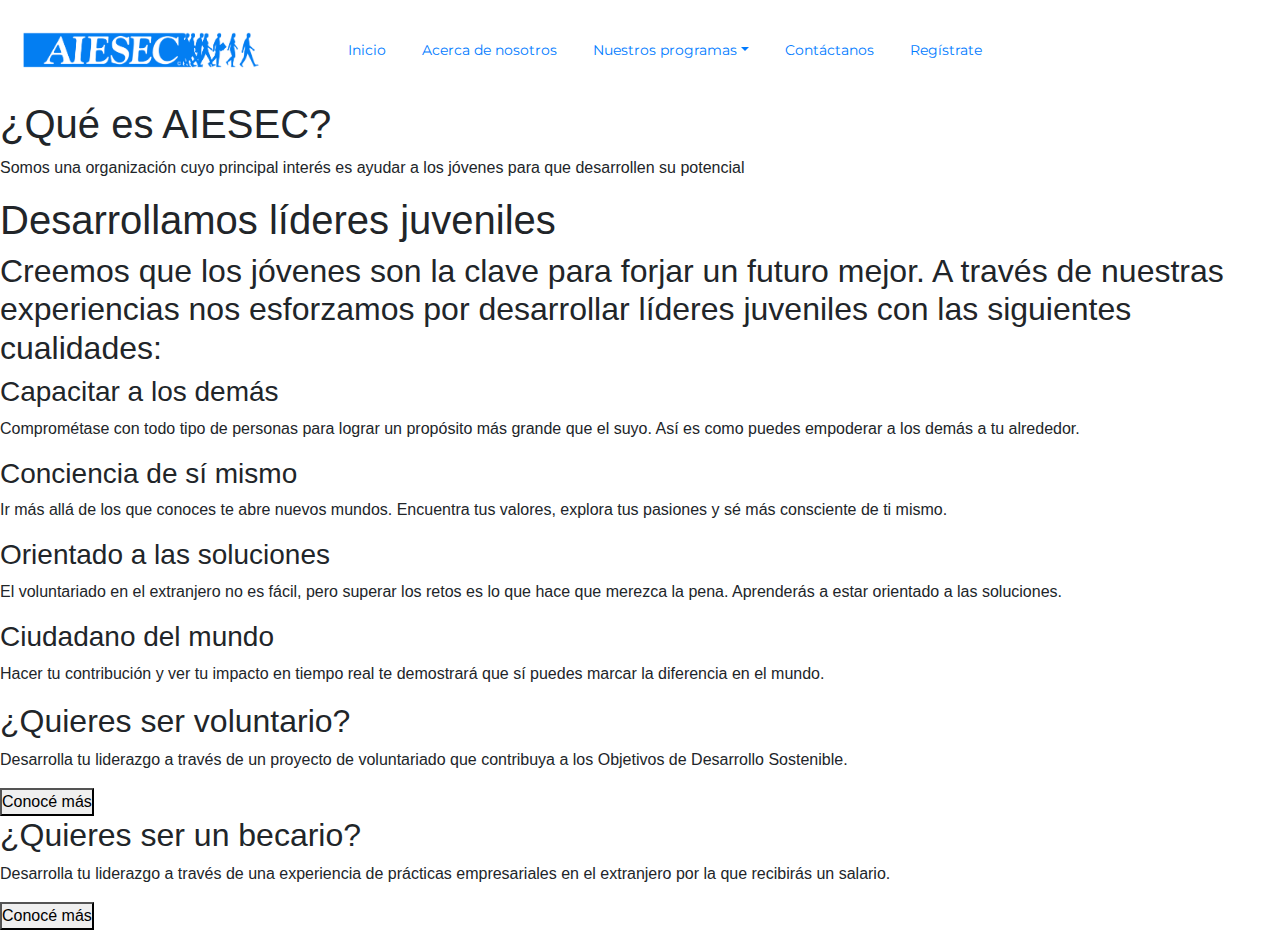
==== html/acercadenosotros.html @ 90e7067e "Añadir la página Acerca de nosotros" ====
<!DOCTYPE html>
<html lang="en">
<head>
    <meta charset="UTF-8">
    <meta http-equiv="X-UA-Compatible" content="IE=edge">
    <meta name="viewport" content="width=device-width, initial-scale=1.0">
    <title>Acerca de nosotros</title>

    <!--Tipografía-->
    <link rel="preconnect" href="https://fonts.gstatic.com">
    <link href="https://fonts.googleapis.com/css2?family=Montserrat:wght@400;900&family=Raleway&display=swap" rel="stylesheet"> 

    <!--Bootstrap-->
    <link rel="stylesheet" href="https://maxcdn.bootstrapcdn.com/bootstrap/4.5.2/css/bootstrap.min.css"> 
    <script src="https://ajax.googleapis.com/ajax/libs/jquery/3.5.1/jquery.min.js"></script> 
    <script src="https://cdnjs.cloudflare.com/ajax/libs/popper.js/1.16.0/umd/popper.min.js"></script> 
    <script src="https://maxcdn.bootstrapcdn.com/bootstrap/4.5.2/js/bootstrap.min.js"></script>

    <!--CSS-->
    <link rel="stylesheet" href="../css/style.css">
</head>
<body>
    <!--Menú de navegación-->
    <div class="nav">
        <nav class="navbar navbar-expand-sm">
            <a href="#" class="navbar-brand">
                <img src="../images/Blue-Logo.png" alt="Logo AIESEC" width="250px">
            </a>
            <button type="button" class="navbar-toggler" data-toggle="collapse" data-target="#navegacion">
                <span class="navbar-toggler-icon"></span>
            </button>

            <!--Menú desplegable-->
            <div class="collapse navbar-collapse" id="navegacion">
                <ul class="navbar-nav ml-5">

                    <!--Inicio-->
                    <li class="nav-item">
                        <a class="nav-link" href="index.html">Inicio</a>
                    </li>

                    <!--Acerca de nosotros-->
                    <li class="nav-item">
                        <a class="nav-link" href="acercadenosotros.html">Acerca de nosotros</a>
                    </li>

                    <!--Nuestros programas-->
                    <li class="nav-item">
                        <a class="nav-link dropdown-toggle" href="#" data-toggle="dropdown">Nuestros programas</a>
                        <div class="dropdown-menu">
                            <a href="gv.html" class="dropdown-item">Voluntario Global</a>
                            <a href="#" class="dropdown-item">Global Talent</a>
                        </div>
                    </li>

                    <!--Contáctanos-->
                    <li class="nav-item">
                        <a class="nav-link" href="contacto.html">Contáctanos</a>
                    </li>

                    <!--Regístrate-->
                    <li class="nav-item">
                        <a class="nav-link" href="#">Regístrate</a>
                    </li>
                </ul>
            </div>
        </nav>
    </div>

    <!--¿Qué es AIESEC?-->
    <section class="encabezado">
        <div class="bloque1">
            <div class="item1">
                <h1>¿Qué es AIESEC?</h1>
            </div>
            <div class="item2">
                <p>Somos una organización cuyo principal interés es ayudar a los jóvenes para que desarrollen su potencial</p>
            </div>
        </div>
    </section>

    <!--Contador-->
    <section class="contador">
        <div class="item3"></div>
        <div class="item4"></div>
        <div class="item5"></div>
    </section>

    <!--Desarrollamos líderes juveniles-->
    <section class="lideresjuveniles">
        <h1>Desarrollamos líderes juveniles</h1>
        <h2>Creemos que los jóvenes son la clave para forjar un futuro mejor. A través de nuestras experiencias nos esforzamos por desarrollar líderes juveniles con las siguientes cualidades:</h2>
        <div class="bloque2">
            <div class="item6">
                <div class="info">
                    <h3>Capacitar a los demás</h3>
                    <p>Comprométase con todo tipo de personas para lograr un propósito más grande que el suyo. Así es como puedes empoderar a los demás a tu alrededor.</p>
                </div>
                <div class="info">
                    <h3>Conciencia de sí mismo</h3>
                    <p>Ir más allá de los que conoces te abre nuevos mundos. Encuentra tus valores, explora tus pasiones y sé más consciente de ti mismo.</p>
                </div>
            </div>
            <div class="img-lideresjuveniles"></div>
            <div class="item7">
                <div class="info">
                    <h3>Orientado a las soluciones</h3>
                    <p>El voluntariado en el extranjero no es fácil, pero superar los retos es lo que hace que merezca la pena. Aprenderás a estar orientado a las soluciones.</p>
                </div>
                <div class="info">
                    <h3>Ciudadano del mundo</h3>
                    <p>Hacer tu contribución y ver tu impacto en tiempo real te demostrará que sí puedes marcar la diferencia en el mundo.</p>
                </div>
            </div>
        </div>
    </section>

    <!--¿Quieres ser un voluntario?-->
    <div class="voluntario">
        <div class="bloque3">
            <div class="img-logo-gv"></div>
            <div class="item8">
                <h2>¿Quieres ser voluntario?</h2>
                <p>Desarrolla tu liderazgo a través de un proyecto de voluntariado que contribuya a los Objetivos de Desarrollo Sostenible.</p>
                <button>Conocé más</button>
            </div>
        </div>
    </div>

    <!--¿Quieres ser un becario?-->
    <div class="becario">
        <div class="bloque4">
            <div class="img-logo-gt"></div>
            <div class="item9">
                <h2>¿Quieres ser un becario?</h2>
                <p>Desarrolla tu liderazgo a través de una experiencia de prácticas empresariales en el extranjero por la que recibirás un salario.</p>
                <button>Conocé más</button>
            </div>
        </div>
    </div>
</body>
</html>
---- css/style.css ----
@charset "UTF-8";
* {
  margin: 0;
  padding: 0;
  -webkit-box-sizing: border-box;
          box-sizing: border-box;
}

nav {
  height: 100px;
  padding-top: 40px;
  padding-bottom: 40px;
  padding-right: 85px;
  padding-left: 85px;
  background-color: #ffffff;
  position: -webkit-sticky;
  position: sticky;
  top: 0;
}

nav div ul {
  display: -webkit-box;
  display: -ms-flexbox;
  display: flex;
  -webkit-box-orient: horizontal;
  -webkit-box-direction: normal;
      -ms-flex-direction: row;
          flex-direction: row;
  -webkit-box-pack: justify;
      -ms-flex-pack: justify;
          justify-content: space-between;
  -webkit-box-align: center;
      -ms-flex-align: center;
          align-items: center;
  padding-right: 8rem;
}

nav div ul li {
  color: #477dee;
  font-size: 14px;
  padding: 10px;
  text-decoration: none;
  font-family: "Montserrat", sans-serif;
  font-weight: 400;
}

nav div ul li:hover {
  color: #9db1c5;
  -webkit-transition: ease-in-out .18s;
  transition: ease-in-out .18s;
  border-radius: .5rem;
}

nav div ul li a .dropdown-menu .dropdown-item {
  padding: none;
  margin: none;
  color: #477dee;
  font-size: .9rem;
  text-transform: none;
  letter-spacing: none;
}

nav div ul li a .dropdown-menu .dropdown-item:hover {
  background-color: #9db1c5;
  color: #ffffff;
  -webkit-transition: ease-in-out .18s;
  transition: ease-in-out .18s;
  border-radius: .5rem;
}

header {
  height: 100vh;
  display: -webkit-box;
  display: -ms-flexbox;
  display: flex;
  -webkit-box-pack: center;
      -ms-flex-pack: center;
          justify-content: center;
  -webkit-box-align: center;
      -ms-flex-align: center;
          align-items: center;
  background-image: url("../images/Img_Header.jpg");
  background-size: cover;
  background-position: center;
  background-attachment: fixed;
}

header .caja1 {
  width: 2000px;
  padding: 2rem;
  text-align: center;
  color: #ffffff;
  background: rgba(0, 0, 0, 0.55);
}

header .caja1 h1 {
  font-family: "Montserrat", sans-serif;
  font-size: 72px;
  font-weight: 900;
}

header .caja1 small {
  font-family: "Raleway", sans-serif;
  font-size: 35px;
}

header .caja1 button {
  margin: 1rem 1.7rem;
  padding: 1rem 3.5rem;
  cursor: pointer;
  border: none;
  border-radius: 1px;
  background-color: #477dee;
  color: #ffffff;
  font-family: "Raleway", sans-serif;
  font-size: 20px;
}

header .caja1 button:hover {
  background-color: #9db1c5;
  -webkit-transition: ease-in-out .5s;
  transition: ease-in-out .5s;
}

.nuestrosprogramas {
  margin: 2.5rem 0;
}

.nuestrosprogramas h2 {
  padding: 12px 0;
  font-family: "Montserrat", sans-serif;
  font-size: 32px;
  font-weight: 900;
  text-transform: uppercase;
  text-align: center;
  color: #477dee;
}

.nuestrosprogramas .bloque1 {
  margin: 4rem;
}

.nuestrosprogramas .bloque1 .caja2 {
  display: -ms-grid;
  display: grid;
  grid-column-gap: 70px;
  -ms-grid-columns: auto auto;
      grid-template-columns: auto auto;
  display: -webkit-box;
  display: -ms-flexbox;
  display: flex;
  -webkit-box-orient: horizontal;
  -webkit-box-direction: normal;
      -ms-flex-direction: row;
          flex-direction: row;
  -webkit-box-pack: center;
      -ms-flex-pack: center;
          justify-content: center;
  -webkit-box-align: center;
      -ms-flex-align: center;
          align-items: center;
}

.nuestrosprogramas .bloque1 .caja2 .item1 {
  display: -webkit-box;
  display: -ms-flexbox;
  display: flex;
  -webkit-box-orient: vertical;
  -webkit-box-direction: normal;
      -ms-flex-direction: column;
          flex-direction: column;
  -webkit-box-pack: center;
      -ms-flex-pack: center;
          justify-content: center;
  -webkit-box-align: center;
      -ms-flex-align: center;
          align-items: center;
  padding-bottom: 24px;
}

.nuestrosprogramas .bloque1 .caja2 .item1 .img-gv {
  width: 300px;
  height: 300px;
  background-image: url("../images/GV.jpg");
  background-size: cover;
  background-position: center;
  background-attachment: scroll;
}

.nuestrosprogramas .bloque1 .caja2 .item1 .text {
  margin-top: 2.5rem;
  width: 300px;
  height: 100px;
  display: -webkit-box;
  display: -ms-flexbox;
  display: flex;
  -webkit-box-orient: vertical;
  -webkit-box-direction: normal;
      -ms-flex-direction: column;
          flex-direction: column;
  -webkit-box-align: center;
      -ms-flex-align: center;
          align-items: center;
  -webkit-box-pack: center;
      -ms-flex-pack: center;
          justify-content: center;
}

.nuestrosprogramas .bloque1 .caja2 .item1 .text p {
  padding: 8px;
  color: #2a2a2a;
  text-align: center;
  font-family: "Raleway", sans-serif;
  font-size: 16px;
  line-height: 20px;
}

.nuestrosprogramas .bloque1 .caja2 .item1 .text button {
  cursor: pointer;
  border: none;
  border-radius: 1px;
  background-color: #2a2a2a;
  color: #ffffff;
  font-family: "Raleway", sans-serif;
  font-size: 14px;
  padding: 20px;
}

.nuestrosprogramas .bloque1 .caja2 .item1 .text button:hover {
  background-color: #2a2a2a8f;
  -webkit-transition: ease-in-out .5s;
  transition: ease-in-out .5s;
}

.nuestrosprogramas .bloque1 .caja2 .item2 {
  display: -webkit-box;
  display: -ms-flexbox;
  display: flex;
  -webkit-box-orient: vertical;
  -webkit-box-direction: normal;
      -ms-flex-direction: column;
          flex-direction: column;
  padding-bottom: 24px;
  -webkit-box-pack: center;
      -ms-flex-pack: center;
          justify-content: center;
  -webkit-box-align: center;
      -ms-flex-align: center;
          align-items: center;
}

.nuestrosprogramas .bloque1 .caja2 .item2 .img-gt {
  width: 300px;
  height: 300px;
  background-image: url("../images/GT.jpg");
  background-size: cover;
  background-position: center;
  background-attachment: scroll;
}

.nuestrosprogramas .bloque1 .caja2 .item2 .text {
  margin-top: 2.5rem;
  width: 300px;
  height: 100px;
  display: -webkit-box;
  display: -ms-flexbox;
  display: flex;
  -webkit-box-orient: vertical;
  -webkit-box-direction: normal;
      -ms-flex-direction: column;
          flex-direction: column;
  -webkit-box-align: center;
      -ms-flex-align: center;
          align-items: center;
  -webkit-box-pack: center;
      -ms-flex-pack: center;
          justify-content: center;
}

.nuestrosprogramas .bloque1 .caja2 .item2 .text p {
  padding: 8px;
  color: #2a2a2a;
  text-align: center;
  font-family: "Raleway", sans-serif;
  font-size: 16px;
  line-height: 20px;
}

.nuestrosprogramas .bloque1 .caja2 .item2 .text button {
  cursor: pointer;
  border: none;
  border-radius: 1px;
  background-color: #2a2a2a;
  color: #ffffff;
  font-family: "Raleway", sans-serif;
  font-size: 14px;
  padding: 20px;
}

.nuestrosprogramas .bloque1 .caja2 .item2 .text button:hover {
  background-color: #2a2a2a8f;
  -webkit-transition: ease-in-out .5s;
  transition: ease-in-out .5s;
}

.testimonios {
  margin: 2.5rem 0;
}

.testimonios h2 {
  padding: 12px 0;
  font-family: "Montserrat", sans-serif;
  font-size: 32px;
  font-weight: 900;
  text-transform: uppercase;
  text-align: center;
  color: #477dee;
}

.testimonios .bloque3 {
  margin: 2.5rem;
  display: -ms-grid;
  display: grid;
  grid-column-gap: 90px;
  -ms-grid-columns: auto auto auto;
      grid-template-columns: auto auto auto;
  display: -webkit-box;
  display: -ms-flexbox;
  display: flex;
  -webkit-box-orient: horizontal;
  -webkit-box-direction: normal;
      -ms-flex-direction: row;
          flex-direction: row;
  -webkit-box-pack: center;
      -ms-flex-pack: center;
          justify-content: center;
  -webkit-box-align: center;
      -ms-flex-align: center;
          align-items: center;
}

.testimonios .bloque3 .item {
  display: -webkit-box;
  display: -ms-flexbox;
  display: flex;
  -webkit-box-orient: vertical;
  -webkit-box-direction: normal;
      -ms-flex-direction: column;
          flex-direction: column;
  padding-bottom: 24px;
}

.testimonios .bloque3 .item .img-testimonio1 {
  width: 200px;
  height: 200px;
  margin-bottom: 2.5rem;
  border-radius: 50%;
  background-image: url("../images/28898143994_d55d9a71d7_o.jpg");
  background-size: cover;
  background-position: center;
  background-attachment: scroll;
}

.testimonios .bloque3 .item .text2 {
  width: 200px;
}

.testimonios .bloque3 .item .text2 p {
  font-family: "Raleway", sans-serif;
  font-size: 14px;
  line-height: 18px;
  color: #2a2a2a;
  text-align: center;
}

.testimonios .bloque3 .item {
  display: -webkit-box;
  display: -ms-flexbox;
  display: flex;
  -webkit-box-orient: vertical;
  -webkit-box-direction: normal;
      -ms-flex-direction: column;
          flex-direction: column;
  padding-bottom: 24px;
}

.testimonios .bloque3 .item .img-testimonio2 {
  width: 200px;
  height: 200px;
  border-radius: 50%;
  margin-bottom: 2.5rem;
  background-image: url("../images/49015530522_d2b7e1d2bc_o.jpg");
  background-size: cover;
  background-position: center;
  background-attachment: scroll;
}

.testimonios .bloque3 .item .text2 {
  width: 200px;
}

.testimonios .bloque3 .item .text2 p {
  font-family: "Raleway", sans-serif;
  font-size: 14px;
  line-height: 18px;
  color: #2a2a2a;
  text-align: center;
}

.testimonios .bloque3 .item {
  display: -webkit-box;
  display: -ms-flexbox;
  display: flex;
  -webkit-box-orient: vertical;
  -webkit-box-direction: normal;
      -ms-flex-direction: column;
          flex-direction: column;
  padding-bottom: 24px;
}

.testimonios .bloque3 .item .img-testimonio3 {
  width: 200px;
  height: 200px;
  border-radius: 50%;
  margin-bottom: 2.5rem;
  background-image: url("../images/28899552964_29fe15d363_o.jpg");
  background-size: cover;
  background-position: center;
  background-attachment: scroll;
}

.testimonios .bloque3 .item .text2 {
  width: 200px;
}

.testimonios .bloque3 .item .text2 p {
  font-family: "Raleway", sans-serif;
  font-size: 14px;
  line-height: 18px;
  color: #2a2a2a;
  text-align: center;
}

.formulario {
  height: 89vh;
  display: -webkit-box;
  display: -ms-flexbox;
  display: flex;
  -webkit-box-orient: vertical;
  -webkit-box-direction: normal;
      -ms-flex-direction: column;
          flex-direction: column;
  -webkit-box-align: center;
      -ms-flex-align: center;
          align-items: center;
  -webkit-box-pack: center;
      -ms-flex-pack: center;
          justify-content: center;
  background-image: url("../images/Img_Pág. Contacto.jpg");
  background-size: cover;
  background-position: center;
  background-attachment: fixed;
}

.formulario .bloque1 {
  width: 80%;
  padding: 30px;
  display: -webkit-box;
  display: -ms-flexbox;
  display: flex;
  -webkit-box-orient: horizontal;
  -webkit-box-direction: normal;
      -ms-flex-direction: row;
          flex-direction: row;
  -webkit-box-align: center;
      -ms-flex-align: center;
          align-items: center;
  -webkit-box-pack: center;
      -ms-flex-pack: center;
          justify-content: center;
}

.formulario .bloque1 .item1 .logo a img {
  cursor: pointer;
}

.formulario .bloque1 .item1 .info h3 {
  color: #ffffff;
  font-family: "Montserrat", sans-serif;
  font-size: 42px;
  margin-top: 22px;
}

.formulario .bloque1 .item1 .info h1 {
  color: #ffffff;
  font-family: "Montserrat", sans-serif;
  font-size: 72px;
  text-transform: uppercase;
  font-weight: 900;
  margin-top: -20px;
}

.formulario .bloque1 .item1 .info .checkbox {
  margin-top: 49px;
  margin-bottom: 48px;
  width: 70%;
  display: -webkit-box;
  display: -ms-flexbox;
  display: flex;
  -webkit-box-orient: horizontal;
  -webkit-box-direction: normal;
      -ms-flex-direction: row;
          flex-direction: row;
}

.formulario .bloque1 .item1 .info .checkbox input[type="checkbox"] {
  cursor: pointer;
  border-radius: 20px;
  position: absolute;
  height: 20px;
  width: 20px;
  border: 2px solid #ffffff;
  background: none;
}

.formulario .bloque1 .item1 .info .checkbox input[type="checkbox"]:after {
  content: "/2713";
  color: #477dee;
  right: 10px;
  top: 0px;
  position: absolute;
  display: none;
}

.formulario .bloque1 .item1 .info .checkbox input[type="checkbox"]:checked {
  background-color: #ffffff;
  border: 2px solid #477dee;
}

.formulario .bloque1 .item1 .info .checkbox label {
  padding-left: 32px;
  color: #ffffff;
  font-family: "Raleway", sans-serif;
  font-size: 14px;
}

.formulario .bloque1 .item1 .info .avisolegal {
  width: 70%;
}

.formulario .bloque1 .item1 .info .avisolegal h6 {
  font-family: "Raleway", sans-serif;
  font-weight: 900;
  font-size: 15px;
  color: #ffffff;
}

.formulario .bloque1 .item1 .info .avisolegal small {
  margin-top: -32px;
  font-family: "Raleway", sans-serif;
  font-size: 15px;
  color: #ffffff;
}

.formulario .bloque1 .item2 form h1 {
  color: #ffffff;
  font-family: "Montserrat", sans-serif;
  font-weight: 700;
  padding: 14px 0;
}

.formulario .bloque1 .item2 form input {
  padding: 10px;
  margin-bottom: 14px;
  background: none;
  border-radius: 10px;
  border: 2px solid #ffffff;
  color: #ffffff;
  font-family: "Raleway", sans-serif;
  font-size: 14px;
}

.formulario .bloque1 .item2 form textarea {
  padding: 10px;
  margin-bottom: 14px;
  background: none;
  border-radius: 10px;
  border: 2px solid #ffffff;
  color: #ffffff;
  font-family: "Raleway", sans-serif;
  font-size: 14px;
}

.formulario .bloque1 .item2 form button {
  padding: 10px;
  margin-bottom: 14px;
  color: #ffffff;
  font-family: "Raleway", sans-serif;
  font-size: 22px;
  background-color: #477dee;
  border-radius: 10px;
  border: none;
  display: block;
  float: right;
}

.formulario .bloque1 .item2 form button:hover {
  background-color: #9db1c5;
  -webkit-transition: ease-in-out .5s;
  transition: ease-in-out .5s;
}

.envioformulario {
  height: 88vh;
  background-image: url("../images/Img_Aviso del formulario.jpg");
  background-size: cover;
  background-position: center;
  background-attachment: fixed;
  display: -webkit-box;
  display: -ms-flexbox;
  display: flex;
  -webkit-box-orient: vertical;
  -webkit-box-direction: normal;
      -ms-flex-direction: column;
          flex-direction: column;
  -webkit-box-align: center;
      -ms-flex-align: center;
          align-items: center;
}

.envioformulario .caja1 {
  margin-top: 409px;
}

.envioformulario .caja1 h2 {
  font-family: "Montserrat", sans-serif;
  font-weight: 400;
  font-size: 79px;
  text-align: center;
  color: #ffffff;
}

.envioformulario .caja1 h1 {
  font-family: "Montserrat", sans-serif;
  font-weight: 900;
  font-size: 119px;
  text-align: center;
  color: #ffffff;
  margin-top: -33px;
}

.envioformulario .caja1 h3 {
  font-family: "Raleway", sans-serif;
  font-size: 21px;
  font-weight: 500;
  text-align: center;
  color: #477dee;
  background-color: #ffffff;
  padding: 22px;
  border: none;
  border-radius: 10px;
}

.gv {
  height: 90vh;
  background-color: #f7593f;
}

.gv .caja1 {
  padding: 20px;
  display: -ms-grid;
  display: grid;
  grid-gap: 20px;
  -ms-grid-columns: (1fr)[2];
      grid-template-columns: repeat(2, 1fr);
}

.gv .caja1 .bloque1 {
  display: -webkit-box;
  display: -ms-flexbox;
  display: flex;
  -webkit-box-orient: vertical;
  -webkit-box-direction: normal;
      -ms-flex-direction: column;
          flex-direction: column;
  -webkit-box-pack: center;
      -ms-flex-pack: center;
          justify-content: center;
  -webkit-box-align: center;
      -ms-flex-align: center;
          align-items: center;
}

.gv .caja1 .bloque1 h1 {
  font-family: "Montserrat", sans-serif;
  font-size: 32px;
  font-weight: 900;
  color: #ffffff;
  text-transform: uppercase;
  padding: 16px;
  text-align: center;
}

.gv .caja1 .bloque1 .item1 {
  display: -ms-grid;
  display: grid;
  grid-gap: 14px;
  -ms-grid-columns: (1fr)[3];
      grid-template-columns: repeat(3, 1fr);
}

.gv .caja1 .bloque1 .item1 .img-generar {
  width: 300px;
  height: 400px;
  background-image: url("../images/why-gv-1.jpg");
  background-size: cover;
  background-position: center;
  background-attachment: scroll;
}

.gv .caja1 .bloque1 .item1 .img-experimentar {
  width: 300px;
  height: 400px;
  background-image: url("../images/why-gv-2.jpg");
  background-size: cover;
  background-position: center;
  background-attachment: scroll;
}

.gv .caja1 .bloque1 .item1 .img-retarte {
  width: 300px;
  height: 400px;
  background-image: url("../images/why-gv-3.jpg");
  background-size: cover;
  background-position: center;
  background-attachment: scroll;
}

.gv .caja1 .bloque2 {
  background-color: #ffffff;
  display: -webkit-box;
  display: -ms-flexbox;
  display: flex;
  -webkit-box-orient: vertical;
  -webkit-box-direction: normal;
      -ms-flex-direction: column;
          flex-direction: column;
  -webkit-box-pack: center;
      -ms-flex-pack: center;
          justify-content: center;
  -webkit-box-align: center;
      -ms-flex-align: center;
          align-items: center;
  padding: 32px;
}

.gv .caja1 .bloque2 .img-bloque2 {
  width: 300px;
  height: 300px;
  border-radius: 50%;
  background-image: url("../images/49015530522_d2b7e1d2bc_o.jpg");
  background-size: cover;
  background-position: center;
  background-attachment: scroll;
}

.gv .caja1 .bloque2 p {
  padding-top: 20px;
  font-family: "Raleway", sans-serif;
  color: #2a2a2a;
  font-size: 12px;
  line-height: 15px;
}

.fact {
  margin: 20px 0;
  height: 90vh;
}

.fact .image-fact {
  width: 100%;
  height: 100%;
  background-image: url("../images/Img_Fact.png");
  background-size: cover;
  background-position: center;
  background-attachment: scroll;
}

.paises {
  margin-bottom: 20px;
}

.paises h1 {
  font-family: "Montserrat", sans-serif;
  font-weight: 900;
  font-size: 32px;
  color: #f7593f;
  text-transform: uppercase;
  text-align: center;
}

.paises .banderas {
  padding-left: 22px;
  padding-top: 22px;
  display: -ms-grid;
  display: grid;
  grid-column-gap: 10px;
  -ms-grid-columns: (1fr)[3];
      grid-template-columns: repeat(3, 1fr);
}

.paises .banderas .img-ecuador {
  width: 400px;
  height: 300px;
  background-image: url("../images/Bandera de Ecuador.png");
  background-size: cover;
  background-position: center;
  background-attachment: scroll;
}

.paises .banderas .img-bolivia {
  width: 400px;
  height: 300px;
  background-image: url("../images/Bandera de Bolivia.png");
  background-size: cover;
  background-position: center;
  background-attachment: scroll;
}

.paises .banderas .img-guatemala {
  width: 400px;
  height: 300px;
  background-image: url("../images/Bandera de Guatemala.png");
  background-size: cover;
  background-position: center;
  background-attachment: scroll;
}

.proyectos {
  margin: 20px 0;
}

.proyectos h1 {
  padding: 52px 0;
  font-family: "Montserrat", sans-serif;
  color: #f7593f;
  font-size: 32px;
  font-weight: 900;
  text-align: center;
  text-transform: uppercase;
}

.proyectos .caja2 {
  display: -ms-grid;
  display: grid;
  grid-gap: 9px;
  -ms-grid-columns: auto auto;
      grid-template-columns: auto auto;
}

.proyectos .caja2 .bloque2 .links {
  display: -webkit-box;
  display: -ms-flexbox;
  display: flex;
  -webkit-box-orient: vertical;
  -webkit-box-direction: normal;
      -ms-flex-direction: column;
          flex-direction: column;
  -webkit-box-pack: center;
      -ms-flex-pack: center;
          justify-content: center;
  -webkit-box-align: left;
      -ms-flex-align: left;
          align-items: left;
  margin-left: 52px;
}

.proyectos .caja2 .bloque2 .links a {
  cursor: pointer;
  padding: 14px 28px;
  font-family: "Raleway", sans-serif;
  font-size: 15px;
  color: #2a2a2a;
  text-transform: none;
  line-height: 28px;
  outline: none;
}

.proyectos .caja2 .bloque3 {
  display: -webkit-box;
  display: -ms-flexbox;
  display: flex;
  -webkit-box-orient: vertical;
  -webkit-box-direction: normal;
      -ms-flex-direction: column;
          flex-direction: column;
  -webkit-box-pack: center;
      -ms-flex-pack: center;
          justify-content: center;
  -webkit-box-align: center;
      -ms-flex-align: center;
          align-items: center;
}

.proyectos .caja2 .bloque3 .item {
  margin-left: 52px;
  padding: 10px;
  display: -webkit-box;
  display: -ms-flexbox;
  display: flex;
  -webkit-box-orient: horizontal;
  -webkit-box-direction: normal;
      -ms-flex-direction: row;
          flex-direction: row;
  -webkit-box-pack: center;
      -ms-flex-pack: center;
          justify-content: center;
  -webkit-box-align: center;
      -ms-flex-align: center;
          align-items: center;
}

.proyectos .caja2 .bloque3 .item .img1 {
  width: 300px;
  height: 300px;
  background-image: url("../images/StockSnap_Y2P39NGLLO.jpg");
  background-size: cover;
  background-position: center;
  background-attachment: scroll;
}

.proyectos .caja2 .bloque3 .item .info {
  margin-right: 92px;
  display: -webkit-box;
  display: -ms-flexbox;
  display: flex;
  -webkit-box-orient: vertical;
  -webkit-box-direction: normal;
      -ms-flex-direction: column;
          flex-direction: column;
  -webkit-box-align: center;
      -ms-flex-align: center;
          align-items: center;
  -webkit-box-pack: left;
      -ms-flex-pack: left;
          justify-content: left;
}

.proyectos .caja2 .bloque3 .item .info h2 {
  font-family: "Montserrat", sans-serif;
  font-size: 18px;
  font-weight: 700;
  color: #2a2a2a;
  text-align: left;
}

.proyectos .caja2 .bloque3 .item .info p {
  font-family: "Raleway", sans-serif;
  font-size: 14px;
  color: #2a2a2a;
  line-height: 21px;
}

.proyectos .caja2 .bloque3 .item {
  padding: 10px;
  display: -ms-grid;
  display: grid;
  grid-gap: 20px;
  -ms-grid-columns: (1fr)[2];
      grid-template-columns: repeat(2, 1fr);
}

.proyectos .caja2 .bloque3 .item .img2 {
  width: 300px;
  height: 300px;
  background-image: url("../images/person-holding-clear-light-bulb-1314410.jpg");
  background-size: cover;
  background-position: center;
  background-attachment: scroll;
}

.proyectos .caja2 .bloque3 .item .info h2 {
  font-family: "Montserrat", sans-serif;
  font-size: 18px;
  font-weight: 700;
  color: #2a2a2a;
  text-align: left;
}

.proyectos .caja2 .bloque3 .item .info p {
  font-family: "Raleway", sans-serif;
  font-size: 14px;
  color: #2a2a2a;
  line-height: 21px;
}

.proyectos .caja2 .bloque3 .item {
  padding: 10px;
  display: -ms-grid;
  display: grid;
  grid-gap: 20px;
  -ms-grid-columns: (1fr)[2];
      grid-template-columns: repeat(2, 1fr);
}

.proyectos .caja2 .bloque3 .item .img3 {
  width: 300px;
  height: 300px;
  background-image: url("../images/StockSnap_Y2P39NGLLO.jpg");
  background-size: cover;
  background-position: center;
  background-attachment: scroll;
}

.proyectos .caja2 .bloque3 .item .info {
  display: -webkit-box;
  display: -ms-flexbox;
  display: flex;
  -webkit-box-orient: vertical;
  -webkit-box-direction: normal;
      -ms-flex-direction: column;
          flex-direction: column;
  -webkit-box-align: center;
      -ms-flex-align: center;
          align-items: center;
  -webkit-box-pack: center;
      -ms-flex-pack: center;
          justify-content: center;
}

.proyectos .caja2 .bloque3 .item .info h2 {
  font-family: "Montserrat", sans-serif;
  font-size: 18px;
  font-weight: 700;
  color: #2a2a2a;
  text-align: left;
}

.proyectos .caja2 .bloque3 .item .info p {
  font-family: "Raleway", sans-serif;
  font-size: 14px;
  color: #2a2a2a;
  line-height: 21px;
}

.proyectos .caja2 .bloque3 .item {
  padding: 10px;
  display: -ms-grid;
  display: grid;
  grid-gap: 20px;
  -ms-grid-columns: (1fr)[2];
      grid-template-columns: repeat(2, 1fr);
}

.proyectos .caja2 .bloque3 .item .img4 {
  width: 300px;
  height: 300px;
  background-image: url("../images/person-holding-clear-light-bulb-1314410.jpg");
  background-size: cover;
  background-position: center;
  background-attachment: scroll;
}

.proyectos .caja2 .bloque3 .item .info {
  display: -webkit-box;
  display: -ms-flexbox;
  display: flex;
  -webkit-box-orient: vertical;
  -webkit-box-direction: normal;
      -ms-flex-direction: column;
          flex-direction: column;
  -webkit-box-align: center;
      -ms-flex-align: center;
          align-items: center;
  -webkit-box-pack: center;
      -ms-flex-pack: center;
          justify-content: center;
}

.proyectos .caja2 .bloque3 .item .info h2 {
  font-family: "Montserrat", sans-serif;
  font-size: 18px;
  font-weight: 700;
  color: #2a2a2a;
  text-align: left;
}

.proyectos .caja2 .bloque3 .item .info p {
  font-family: "Raleway", sans-serif;
  font-size: 14px;
  color: #2a2a2a;
  line-height: 21px;
}

.proyectos .caja2 .bloque3 .item {
  padding: 10px;
  display: -ms-grid;
  display: grid;
  grid-gap: 20px;
  -ms-grid-columns: (1fr)[2];
      grid-template-columns: repeat(2, 1fr);
}

.proyectos .caja2 .bloque3 .item .img5 {
  width: 300px;
  height: 300px;
  background-image: url("../images/StockSnap_Y2P39NGLLO.jpg");
  background-size: cover;
  background-position: center;
  background-attachment: scroll;
}

.proyectos .caja2 .bloque3 .item .info {
  display: -webkit-box;
  display: -ms-flexbox;
  display: flex;
  -webkit-box-orient: vertical;
  -webkit-box-direction: normal;
      -ms-flex-direction: column;
          flex-direction: column;
  -webkit-box-align: center;
      -ms-flex-align: center;
          align-items: center;
  -webkit-box-pack: center;
      -ms-flex-pack: center;
          justify-content: center;
}

.proyectos .caja2 .bloque3 .item .info h2 {
  font-family: "Montserrat", sans-serif;
  font-size: 18px;
  font-weight: 700;
  color: #2a2a2a;
  text-align: left;
}

.proyectos .caja2 .bloque3 .item .info p {
  font-family: "Raleway", sans-serif;
  font-size: 14px;
  color: #2a2a2a;
  line-height: 21px;
}
/*# sourceMappingURL=style.css.map */
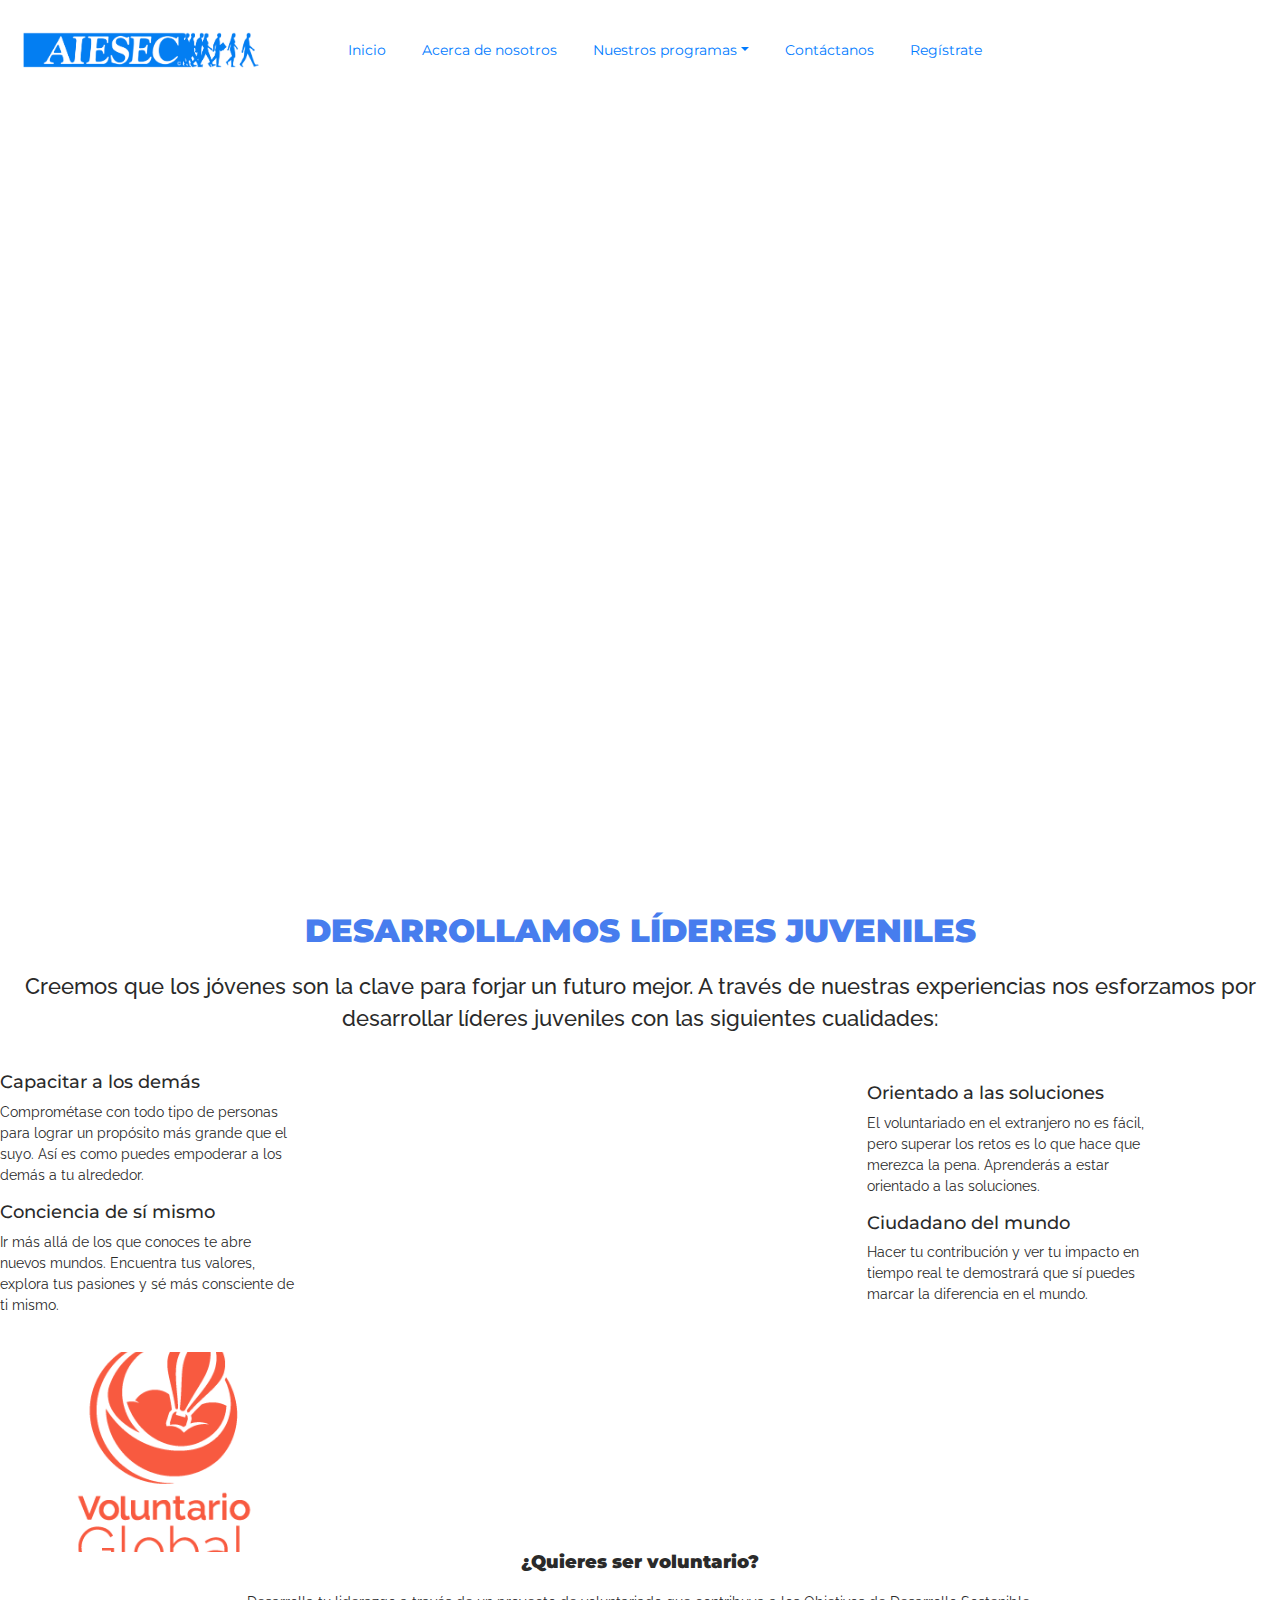
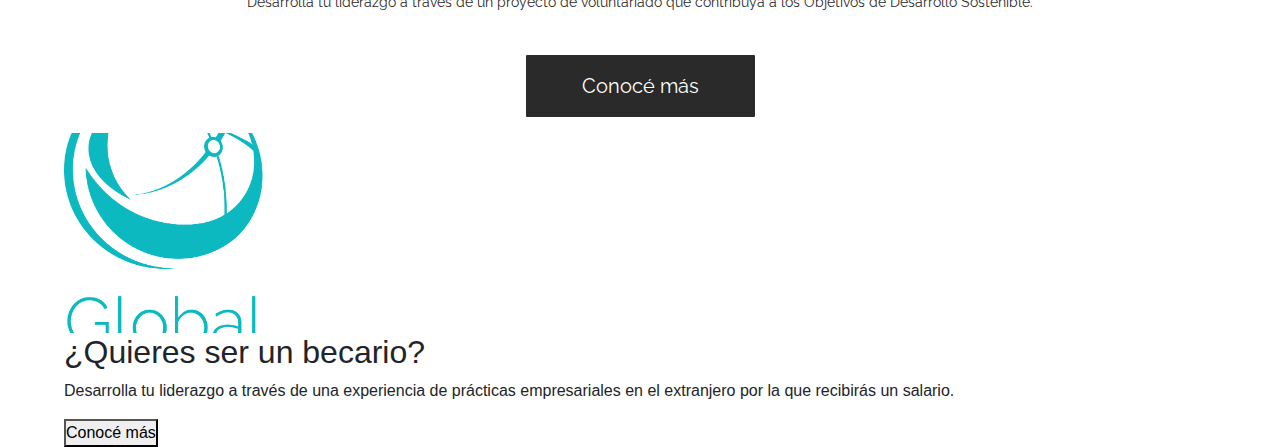
==== commit 2272a018: "Página de Global Talent" ====
--- a/html/acercadenosotros.html
+++ b/html/acercadenosotros.html
@@ -49,7 +49,7 @@
                         <a class="nav-link dropdown-toggle" href="#" data-toggle="dropdown">Nuestros programas</a>
                         <div class="dropdown-menu">
                             <a href="gv.html" class="dropdown-item">Voluntario Global</a>
-                            <a href="#" class="dropdown-item">Global Talent</a>
+                            <a href="gt.html" class="dropdown-item">Global Talent</a>
                         </div>
                     </li>
 
--- a/css/style.css
+++ b/css/style.css
@@ -441,6 +441,306 @@
   text-align: center;
 }
 
+.encabezado {
+  height: 90vh;
+  background-image: url("../images/Img_About Us.jpg");
+  background-size: cover;
+  background-position: center;
+  background-attachment: scroll;
+}
+
+.encabezado .bloque1 {
+  width: 80%;
+  display: -webkit-box;
+  display: -ms-flexbox;
+  display: flex;
+  -webkit-box-orient: horizontal;
+  -webkit-box-direction: normal;
+      -ms-flex-direction: row;
+          flex-direction: row;
+  -webkit-box-pack: center;
+      -ms-flex-pack: center;
+          justify-content: center;
+  -webkit-box-align: center;
+      -ms-flex-align: center;
+          align-items: center;
+}
+
+.encabezado .bloque1 .item1 h1 {
+  color: #ffffff;
+  font-family: "Montserrat", sans-serif;
+  font-weight: 900;
+  font-size: 42px;
+  text-align: left;
+  line-height: 52px;
+}
+
+.encabezado .bloque1 .item2 p {
+  color: #ffffff;
+  font-family: "Raleway", sans-serif;
+  font-size: 32px;
+  text-align: left;
+  line-height: 52px;
+}
+
+.lideresjuveniles h1 {
+  color: #477dee;
+  font-family: "Montserrat", sans-serif;
+  font-size: 32px;
+  font-weight: 900;
+  text-align: center;
+  text-transform: uppercase;
+  padding-bottom: 10px;
+  line-height: 42px;
+}
+
+.lideresjuveniles h2 {
+  color: #2a2a2a;
+  font-family: "Raleway", sans-serif;
+  font-size: 22px;
+  text-align: center;
+  line-height: 32px;
+  padding-bottom: 10px;
+}
+
+.lideresjuveniles .bloque2 {
+  display: -ms-grid;
+  display: grid;
+  grid-gap: 20px;
+  -ms-grid-columns: (1fr)[3];
+      grid-template-columns: repeat(3, 1fr);
+}
+
+.lideresjuveniles .bloque2 .item6 {
+  width: 300px;
+  height: 300px;
+  display: -webkit-box;
+  display: -ms-flexbox;
+  display: flex;
+  -webkit-box-orient: vertical;
+  -webkit-box-direction: normal;
+      -ms-flex-direction: column;
+          flex-direction: column;
+  -webkit-box-pack: center;
+      -ms-flex-pack: center;
+          justify-content: center;
+  -webkit-box-align: center;
+      -ms-flex-align: center;
+          align-items: center;
+}
+
+.lideresjuveniles .bloque2 .item6 .info h3 {
+  color: #2a2a2a;
+  font-family: "Montserrat", sans-serif;
+  font-size: 18px;
+  font-weight: 500;
+}
+
+.lideresjuveniles .bloque2 .item6 .info p {
+  color: #2a2a2a;
+  font-family: "Raleway", sans-serif;
+  font-size: 14px;
+}
+
+.lideresjuveniles .bloque2 .img-lideres-juveniles {
+  padding: 0 10px;
+  width: 300px;
+  height: 300px;
+  background-image: url("../images/Cualidades de un líder-01.png");
+  background-size: cover;
+  background-position: center;
+  background-attachment: scroll;
+}
+
+.lideresjuveniles .bloque2 .item7 {
+  width: 300px;
+  height: 300px;
+  display: -webkit-box;
+  display: -ms-flexbox;
+  display: flex;
+  -webkit-box-orient: vertical;
+  -webkit-box-direction: normal;
+      -ms-flex-direction: column;
+          flex-direction: column;
+  -webkit-box-pack: center;
+      -ms-flex-pack: center;
+          justify-content: center;
+  -webkit-box-align: center;
+      -ms-flex-align: center;
+          align-items: center;
+}
+
+.lideresjuveniles .bloque2 .item7 .info h3 {
+  color: #2a2a2a;
+  font-family: "Montserrat", sans-serif;
+  font-size: 18px;
+  font-weight: 500;
+}
+
+.lideresjuveniles .bloque2 .item7 .info p {
+  color: #2a2a2a;
+  font-family: "Raleway", sans-serif;
+  font-size: 14px;
+}
+
+.voluntario {
+  display: -webkit-box;
+  display: -ms-flexbox;
+  display: flex;
+  -webkit-box-orient: horizontal;
+  -webkit-box-direction: normal;
+      -ms-flex-direction: row;
+          flex-direction: row;
+  -webkit-box-pack: center;
+      -ms-flex-pack: center;
+          justify-content: center;
+  -webkit-box-align: center;
+      -ms-flex-align: center;
+          align-items: center;
+}
+
+.voluntario .bloque3 {
+  width: 90%;
+}
+
+.voluntario .bloque3 .img-logo-gv {
+  padding-right: 10px;
+  width: 200px;
+  height: 200px;
+  background-image: url("../images/GV_vertical_color.png");
+  background-size: cover;
+  background-position: center;
+  background-attachment: scroll;
+}
+
+.voluntario .bloque3 .item8 {
+  display: -webkit-box;
+  display: -ms-flexbox;
+  display: flex;
+  -webkit-box-orient: vertical;
+  -webkit-box-direction: normal;
+      -ms-flex-direction: column;
+          flex-direction: column;
+  -webkit-box-pack: center;
+      -ms-flex-pack: center;
+          justify-content: center;
+  -webkit-box-align: center;
+      -ms-flex-align: center;
+          align-items: center;
+}
+
+.voluntario .bloque3 .item8 h2 {
+  color: #2a2a2a;
+  font-family: "Montserrat", sans-serif;
+  font-size: 18px;
+  font-weight: 900;
+  padding-bottom: 10px;
+}
+
+.voluntario .bloque3 .item8 p {
+  color: #2a2a2a;
+  font-family: "Raleway", sans-serif;
+  font-size: 14px;
+  padding-bottom: 10px;
+}
+
+.voluntario .bloque3 .item8 button {
+  margin: 1rem 1.7rem;
+  padding: 1rem 3.5rem;
+  cursor: pointer;
+  border: none;
+  border-radius: 1px;
+  background-color: #2a2a2a;
+  color: #ffffff;
+  font-family: "Raleway", sans-serif;
+  font-size: 20px;
+}
+
+.voluntario .bloque3 .item8 button:hover {
+  background-color: #2a2a2a8f;
+  -webkit-transition: ease-in-out .5s;
+  transition: ease-in-out .5s;
+}
+
+.becario {
+  display: -webkit-box;
+  display: -ms-flexbox;
+  display: flex;
+  -webkit-box-orient: horizontal;
+  -webkit-box-direction: normal;
+      -ms-flex-direction: row;
+          flex-direction: row;
+  -webkit-box-pack: center;
+      -ms-flex-pack: center;
+          justify-content: center;
+  -webkit-box-align: center;
+      -ms-flex-align: center;
+          align-items: center;
+}
+
+.becario .bloque4 {
+  width: 90%;
+}
+
+.becario .bloque4 .img-logo-gt {
+  padding-right: 10px;
+  width: 200px;
+  height: 200px;
+  background-image: url("../images/product_GT-Vertical-color.png");
+  background-size: cover;
+  background-position: center;
+  background-attachment: scroll;
+}
+
+.becario .bloque4 .item8 {
+  display: -webkit-box;
+  display: -ms-flexbox;
+  display: flex;
+  -webkit-box-orient: vertical;
+  -webkit-box-direction: normal;
+      -ms-flex-direction: column;
+          flex-direction: column;
+  -webkit-box-pack: center;
+      -ms-flex-pack: center;
+          justify-content: center;
+  -webkit-box-align: center;
+      -ms-flex-align: center;
+          align-items: center;
+}
+
+.becario .bloque4 .item8 h2 {
+  color: #2a2a2a;
+  font-family: "Montserrat", sans-serif;
+  font-size: 18px;
+  font-weight: 900;
+  padding-bottom: 10px;
+}
+
+.becario .bloque4 .item8 p {
+  color: #2a2a2a;
+  font-family: "Raleway", sans-serif;
+  font-size: 14px;
+  padding-bottom: 10px;
+}
+
+.becario .bloque4 .item8 button {
+  margin: 1rem 1.7rem;
+  padding: 1rem 3.5rem;
+  cursor: pointer;
+  border: none;
+  border-radius: 1px;
+  background-color: #2a2a2a;
+  color: #ffffff;
+  font-family: "Raleway", sans-serif;
+  font-size: 20px;
+}
+
+.becario .bloque4 .item8 button:hover {
+  background-color: #2a2a2a8f;
+  -webkit-transition: ease-in-out .5s;
+  transition: ease-in-out .5s;
+}
+
 .formulario {
   height: 89vh;
   display: -webkit-box;
@@ -662,7 +962,7 @@
 }
 
 .gv {
-  height: 90vh;
+  padding: 4rem;
   background-color: #f7593f;
 }
 
@@ -716,6 +1016,7 @@
   background-size: cover;
   background-position: center;
   background-attachment: scroll;
+  border-radius: 2%;
 }
 
 .gv .caja1 .bloque1 .item1 .img-experimentar {
@@ -725,6 +1026,7 @@
   background-size: cover;
   background-position: center;
   background-attachment: scroll;
+  border-radius: 2%;
 }
 
 .gv .caja1 .bloque1 .item1 .img-retarte {
@@ -734,6 +1036,7 @@
   background-size: cover;
   background-position: center;
   background-attachment: scroll;
+  border-radius: 2%;
 }
 
 .gv .caja1 .bloque2 {
@@ -751,7 +1054,8 @@
   -webkit-box-align: center;
       -ms-flex-align: center;
           align-items: center;
-  padding: 32px;
+  padding: 50px;
+  border-radius: 2%;
 }
 
 .gv .caja1 .bloque2 .img-bloque2 {
@@ -1140,4 +1444,462 @@
   color: #2a2a2a;
   line-height: 21px;
 }
+
+.gt {
+  padding: 4rem;
+  background-color: #0bb8c0;
+}
+
+.gt .caja1 {
+  padding: 20px;
+  display: -ms-grid;
+  display: grid;
+  grid-gap: 20px;
+  -ms-grid-columns: (1fr)[2];
+      grid-template-columns: repeat(2, 1fr);
+}
+
+.gt .caja1 .bloque1 {
+  display: -webkit-box;
+  display: -ms-flexbox;
+  display: flex;
+  -webkit-box-orient: vertical;
+  -webkit-box-direction: normal;
+      -ms-flex-direction: column;
+          flex-direction: column;
+  -webkit-box-pack: center;
+      -ms-flex-pack: center;
+          justify-content: center;
+  -webkit-box-align: center;
+      -ms-flex-align: center;
+          align-items: center;
+}
+
+.gt .caja1 .bloque1 h1 {
+  font-family: "Montserrat", sans-serif;
+  font-size: 32px;
+  font-weight: 900;
+  color: #ffffff;
+  text-transform: uppercase;
+  padding: 16px;
+  text-align: center;
+}
+
+.gt .caja1 .bloque1 .item1 {
+  display: -ms-grid;
+  display: grid;
+  grid-gap: 14px;
+  -ms-grid-columns: (1fr)[3];
+      grid-template-columns: repeat(3, 1fr);
+}
+
+.gt .caja1 .bloque1 .item1 .img1 {
+  width: 300px;
+  height: 400px;
+  background-color: #ffffff;
+  background-image: url();
+  background-size: cover;
+  background-position: center;
+  background-attachment: scroll;
+  border-radius: 2%;
+}
+
+.gt .caja1 .bloque1 .item1 .img2 {
+  width: 300px;
+  height: 400px;
+  background-color: #ffffff;
+  background-image: url();
+  background-size: cover;
+  background-position: center;
+  background-attachment: scroll;
+  border-radius: 2%;
+}
+
+.gt .caja1 .bloque1 .item1 .img3 {
+  width: 300px;
+  height: 400px;
+  background-color: #ffffff;
+  background-image: url();
+  background-size: cover;
+  background-position: center;
+  background-attachment: scroll;
+  border-radius: 2%;
+}
+
+.gt .caja1 .bloque2 {
+  background-color: #ffffff;
+  display: -webkit-box;
+  display: -ms-flexbox;
+  display: flex;
+  -webkit-box-orient: vertical;
+  -webkit-box-direction: normal;
+      -ms-flex-direction: column;
+          flex-direction: column;
+  -webkit-box-pack: center;
+      -ms-flex-pack: center;
+          justify-content: center;
+  -webkit-box-align: center;
+      -ms-flex-align: center;
+          align-items: center;
+  padding: 50px;
+  border-radius: 2%;
+}
+
+.gt .caja1 .bloque2 .img4 {
+  width: 300px;
+  height: 300px;
+  border-radius: 50%;
+  background-image: url("../images/49015530522_d2b7e1d2bc_o.jpg");
+  background-size: cover;
+  background-position: center;
+  background-attachment: scroll;
+}
+
+.gt .caja1 .bloque2 p {
+  padding-top: 20px;
+  font-family: "Raleway", sans-serif;
+  color: #2a2a2a;
+  font-size: 12px;
+  line-height: 15px;
+}
+
+.gt-fact {
+  margin: 20px 0;
+  height: 90vh;
+}
+
+.gt-fact .img-fact {
+  width: 100%;
+  height: 100%;
+  background-image: url("../images/Img_Fact.png");
+  background-size: cover;
+  background-position: center;
+  background-attachment: scroll;
+}
+
+.gt-paises {
+  margin-bottom: 20px;
+}
+
+.gt-paises h1 {
+  font-family: "Montserrat", sans-serif;
+  font-weight: 900;
+  font-size: 32px;
+  color: #0bb8c0;
+  text-transform: uppercase;
+  text-align: center;
+}
+
+.gt-paises .banderas {
+  padding-left: 22px;
+  padding-top: 22px;
+  display: -ms-grid;
+  display: grid;
+  grid-column-gap: 10px;
+  -ms-grid-columns: (1fr)[3];
+      grid-template-columns: repeat(3, 1fr);
+}
+
+.gt-paises .banderas .img-ecuador {
+  width: 400px;
+  height: 300px;
+  background-image: url("../images/Bandera de Ecuador.png");
+  background-size: cover;
+  background-position: center;
+  background-attachment: scroll;
+}
+
+.gt-paises .banderas .img-bolivia {
+  width: 400px;
+  height: 300px;
+  background-image: url("../images/Bandera de Bolivia.png");
+  background-size: cover;
+  background-position: center;
+  background-attachment: scroll;
+}
+
+.gt-paises .banderas .img-guatemala {
+  width: 400px;
+  height: 300px;
+  background-image: url("../images/Bandera de Guatemala.png");
+  background-size: cover;
+  background-position: center;
+  background-attachment: scroll;
+}
+
+.gt-proyectos {
+  margin: 20px 0;
+}
+
+.gt-proyectos h1 {
+  padding: 52px 0;
+  font-family: "Montserrat", sans-serif;
+  color: #f7593f;
+  font-size: 32px;
+  font-weight: 900;
+  text-align: center;
+  text-transform: uppercase;
+}
+
+.gt-proyectos .caja2 {
+  margin: 0 295px;
+  display: -webkit-box;
+  display: -ms-flexbox;
+  display: flex;
+  -webkit-box-align: center;
+      -ms-flex-align: center;
+          align-items: center;
+  -webkit-box-pack: center;
+      -ms-flex-pack: center;
+          justify-content: center;
+  -webkit-box-orient: vertical;
+  -webkit-box-direction: normal;
+      -ms-flex-direction: column;
+          flex-direction: column;
+}
+
+.gt-proyectos .caja2 .item {
+  padding-top: 20px;
+  display: -ms-grid;
+  display: grid;
+  grid-gap: 2px;
+  -ms-grid-columns: (1fr)[2];
+      grid-template-columns: repeat(2, 1fr);
+}
+
+.gt-proyectos .caja2 .item .img1 {
+  width: 300px;
+  height: 300px;
+  background-image: url("../images/StockSnap_Y2P39NGLLO.jpg");
+  background-size: cover;
+  background-position: center;
+  background-attachment: scroll;
+}
+
+.gt-proyectos .caja2 .item .info {
+  display: -webkit-box;
+  display: -ms-flexbox;
+  display: flex;
+  -webkit-box-orient: vertical;
+  -webkit-box-direction: normal;
+      -ms-flex-direction: column;
+          flex-direction: column;
+  -webkit-box-align: left;
+      -ms-flex-align: left;
+          align-items: left;
+  -webkit-box-pack: left;
+      -ms-flex-pack: left;
+          justify-content: left;
+}
+
+.gt-proyectos .caja2 .item .info h2 {
+  font-family: "Montserrat", sans-serif;
+  font-size: 18px;
+  font-weight: 700;
+  color: #2a2a2a;
+  text-align: left;
+}
+
+.gt-proyectos .caja2 .item .info p {
+  font-family: "Raleway", sans-serif;
+  font-size: 14px;
+  color: #2a2a2a;
+  line-height: 21px;
+}
+
+.gt-proyectos .caja2 .item {
+  padding-top: 20px;
+  display: -ms-grid;
+  display: grid;
+  grid-gap: 2px;
+  -ms-grid-columns: (1fr)[2];
+      grid-template-columns: repeat(2, 1fr);
+}
+
+.gt-proyectos .caja2 .item .img2 {
+  width: 300px;
+  height: 300px;
+  background-image: url("../images/StockSnap_Y2P39NGLLO.jpg");
+  background-size: cover;
+  background-position: center;
+  background-attachment: scroll;
+}
+
+.gt-proyectos .caja2 .item .info {
+  display: -webkit-box;
+  display: -ms-flexbox;
+  display: flex;
+  -webkit-box-orient: vertical;
+  -webkit-box-direction: normal;
+      -ms-flex-direction: column;
+          flex-direction: column;
+  -webkit-box-align: left;
+      -ms-flex-align: left;
+          align-items: left;
+  -webkit-box-pack: left;
+      -ms-flex-pack: left;
+          justify-content: left;
+}
+
+.gt-proyectos .caja2 .item .info h2 {
+  font-family: "Montserrat", sans-serif;
+  font-size: 18px;
+  font-weight: 700;
+  color: #2a2a2a;
+  text-align: left;
+}
+
+.gt-proyectos .caja2 .item .info p {
+  font-family: "Raleway", sans-serif;
+  font-size: 14px;
+  color: #2a2a2a;
+  line-height: 21px;
+}
+
+.gt-proyectos .caja2 .item {
+  padding-top: 20px;
+  display: -ms-grid;
+  display: grid;
+  grid-gap: 2px;
+  -ms-grid-columns: (1fr)[2];
+      grid-template-columns: repeat(2, 1fr);
+}
+
+.gt-proyectos .caja2 .item .img3 {
+  width: 300px;
+  height: 300px;
+  background-image: url("../images/StockSnap_Y2P39NGLLO.jpg");
+  background-size: cover;
+  background-position: center;
+  background-attachment: scroll;
+}
+
+.gt-proyectos .caja2 .item .info {
+  display: -webkit-box;
+  display: -ms-flexbox;
+  display: flex;
+  -webkit-box-orient: vertical;
+  -webkit-box-direction: normal;
+      -ms-flex-direction: column;
+          flex-direction: column;
+  -webkit-box-align: left;
+      -ms-flex-align: left;
+          align-items: left;
+  -webkit-box-pack: left;
+      -ms-flex-pack: left;
+          justify-content: left;
+}
+
+.gt-proyectos .caja2 .item .info h2 {
+  font-family: "Montserrat", sans-serif;
+  font-size: 18px;
+  font-weight: 700;
+  color: #2a2a2a;
+  text-align: left;
+}
+
+.gt-proyectos .caja2 .item .info p {
+  font-family: "Raleway", sans-serif;
+  font-size: 14px;
+  color: #2a2a2a;
+  line-height: 21px;
+}
+
+.gt-proyectos .caja2 .item {
+  padding-top: 20px;
+  display: -ms-grid;
+  display: grid;
+  grid-gap: 2px;
+  -ms-grid-columns: (1fr)[2];
+      grid-template-columns: repeat(2, 1fr);
+}
+
+.gt-proyectos .caja2 .item .img4 {
+  width: 300px;
+  height: 300px;
+  background-image: url("../images/StockSnap_Y2P39NGLLO.jpg");
+  background-size: cover;
+  background-position: center;
+  background-attachment: scroll;
+}
+
+.gt-proyectos .caja2 .item .info {
+  display: -webkit-box;
+  display: -ms-flexbox;
+  display: flex;
+  -webkit-box-orient: vertical;
+  -webkit-box-direction: normal;
+      -ms-flex-direction: column;
+          flex-direction: column;
+  -webkit-box-align: left;
+      -ms-flex-align: left;
+          align-items: left;
+  -webkit-box-pack: left;
+      -ms-flex-pack: left;
+          justify-content: left;
+}
+
+.gt-proyectos .caja2 .item .info h2 {
+  font-family: "Montserrat", sans-serif;
+  font-size: 18px;
+  font-weight: 700;
+  color: #2a2a2a;
+  text-align: left;
+}
+
+.gt-proyectos .caja2 .item .info p {
+  font-family: "Raleway", sans-serif;
+  font-size: 14px;
+  color: #2a2a2a;
+  line-height: 21px;
+}
+
+.gt-proyectos .caja2 .item {
+  padding-top: 20px;
+  display: -ms-grid;
+  display: grid;
+  grid-gap: 2px;
+  -ms-grid-columns: (1fr)[2];
+      grid-template-columns: repeat(2, 1fr);
+}
+
+.gt-proyectos .caja2 .item .img5 {
+  width: 300px;
+  height: 300px;
+  background-image: url("../images/StockSnap_Y2P39NGLLO.jpg");
+  background-size: cover;
+  background-position: center;
+  background-attachment: scroll;
+}
+
+.gt-proyectos .caja2 .item .info {
+  display: -webkit-box;
+  display: -ms-flexbox;
+  display: flex;
+  -webkit-box-orient: vertical;
+  -webkit-box-direction: normal;
+      -ms-flex-direction: column;
+          flex-direction: column;
+  -webkit-box-align: left;
+      -ms-flex-align: left;
+          align-items: left;
+  -webkit-box-pack: left;
+      -ms-flex-pack: left;
+          justify-content: left;
+}
+
+.gt-proyectos .caja2 .item .info h2 {
+  font-family: "Montserrat", sans-serif;
+  font-size: 18px;
+  font-weight: 700;
+  color: #2a2a2a;
+  text-align: left;
+}
+
+.gt-proyectos .caja2 .item .info p {
+  font-family: "Raleway", sans-serif;
+  font-size: 14px;
+  color: #2a2a2a;
+  line-height: 21px;
+}
 /*# sourceMappingURL=style.css.map */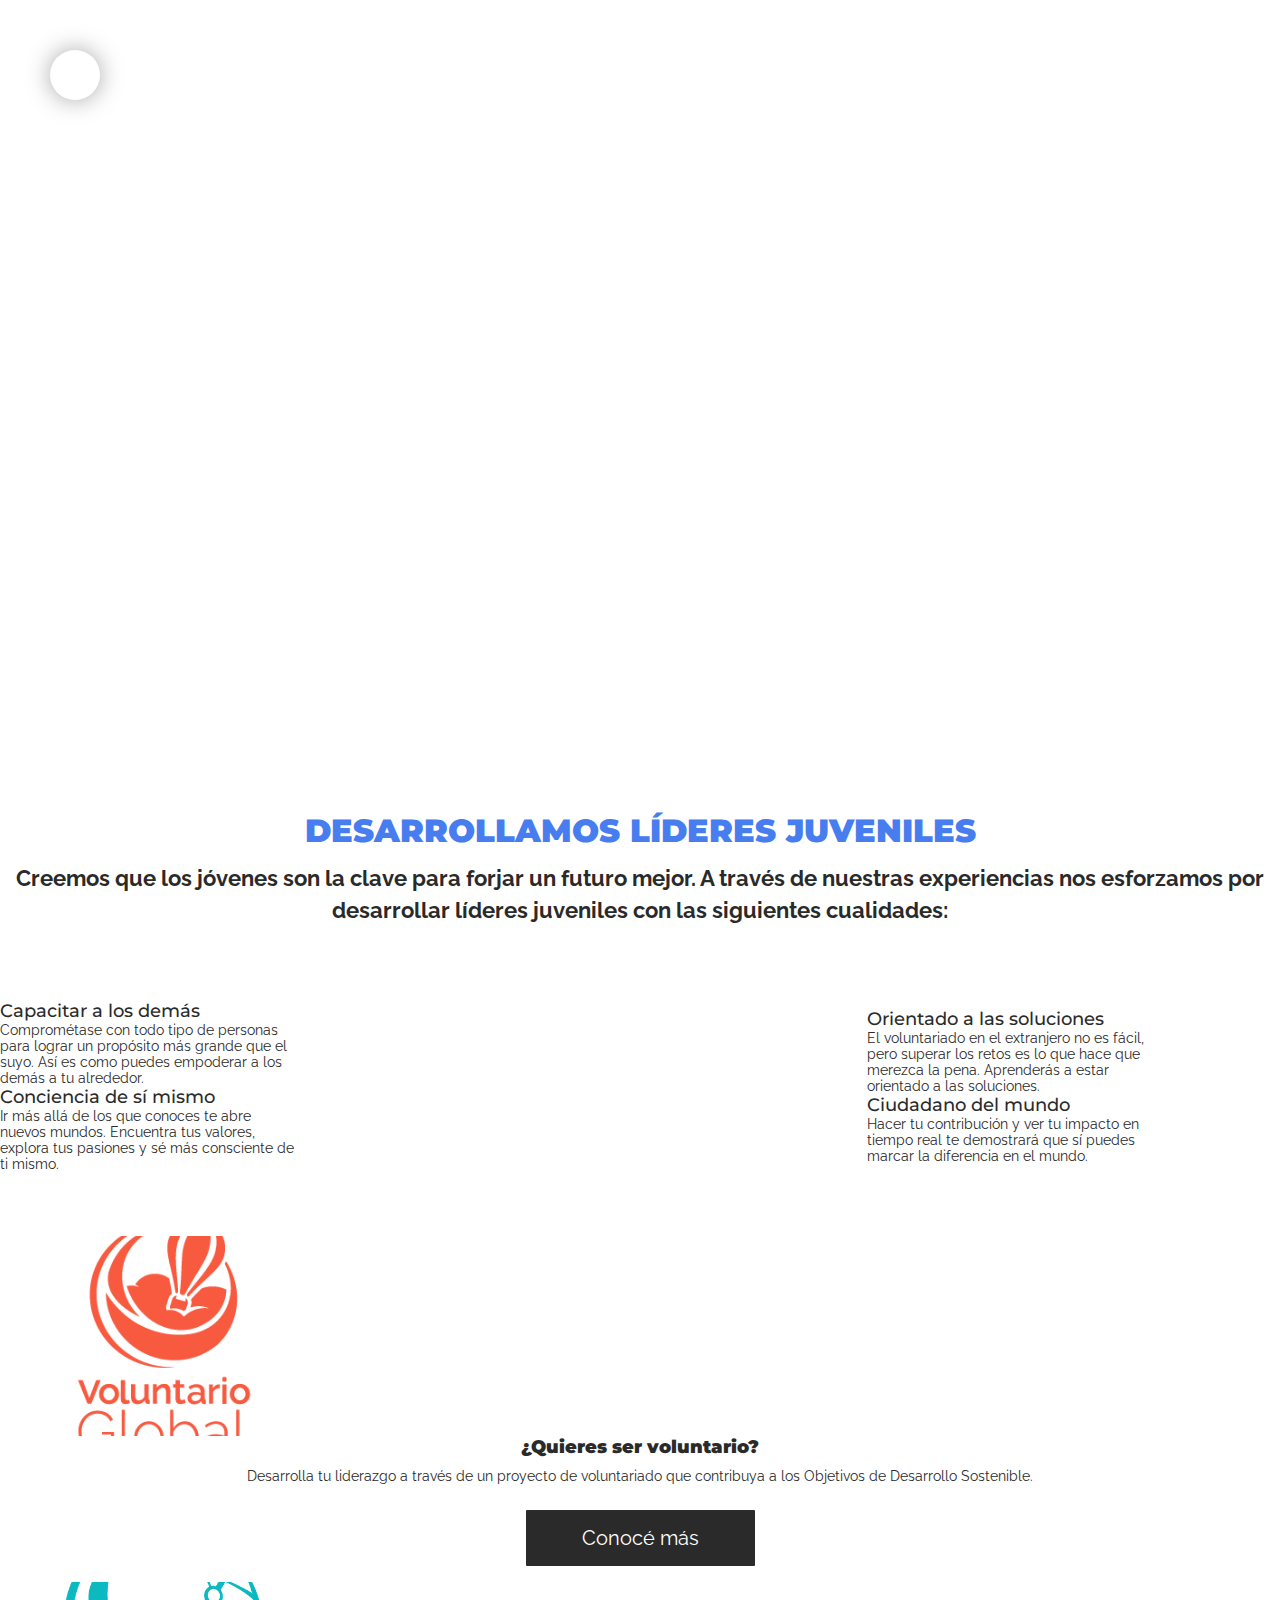
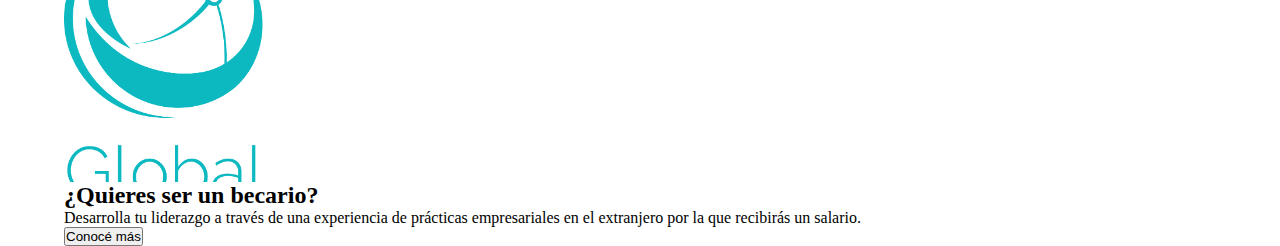
==== commit 8b3aab0c: "Menú responsive" ====
--- a/html/acercadenosotros.html
+++ b/html/acercadenosotros.html
@@ -10,62 +10,44 @@
     <link rel="preconnect" href="https://fonts.gstatic.com">
     <link href="https://fonts.googleapis.com/css2?family=Montserrat:wght@400;900&family=Raleway&display=swap" rel="stylesheet"> 
 
-    <!--Bootstrap-->
-    <link rel="stylesheet" href="https://maxcdn.bootstrapcdn.com/bootstrap/4.5.2/css/bootstrap.min.css"> 
-    <script src="https://ajax.googleapis.com/ajax/libs/jquery/3.5.1/jquery.min.js"></script> 
-    <script src="https://cdnjs.cloudflare.com/ajax/libs/popper.js/1.16.0/umd/popper.min.js"></script> 
-    <script src="https://maxcdn.bootstrapcdn.com/bootstrap/4.5.2/js/bootstrap.min.js"></script>
+    <!--Font Awesome-->
+    <link rel="stylesheet" href="https://cdnjs.cloudflare.com/ajax/libs/font-awesome/5.15.1/css/all.min.css" integrity="sha512-+4zCK9k+qNFUR5X+cKL9EIR+ZOhtIloNl9GIKS57V1MyNsYpYcUrUeQc9vNfzsWfV28IaLL3i96P9sdNyeRssA==" crossorigin="anonymous" />
+
+    <!--Icono-->
+    <link rel="shortcut icon" href="../images/Icon AIESEC El Salvador Website_Icono.svg" type="image/x-icon">
 
     <!--CSS-->
     <link rel="stylesheet" href="../css/style.css">
 </head>
 <body>
-    <!--Menú de navegación-->
-    <div class="nav">
-        <nav class="navbar navbar-expand-sm">
-            <a href="#" class="navbar-brand">
-                <img src="../images/Blue-Logo.png" alt="Logo AIESEC" width="250px">
-            </a>
-            <button type="button" class="navbar-toggler" data-toggle="collapse" data-target="#navegacion">
-                <span class="navbar-toggler-icon"></span>
-            </button>
+    <!--Menú escritorio-->
+    <nav class="escritorio">
+        <div class="logo">
+            <img src="../images/Blue-Logo.png" alt="Logo AIESEC" width="250px">
+        </div>
+        <div class="enlaces">
+            <a href="index.html">Inicio</a>
+            <a href="acercadenosotros.html">Acerca de nosotros</a>
+            <a href="gv.html">Voluntario Global</a>
+            <a href="gt.html">Global Talent</a>
+            <a href="contacto.html">Contáctanos</a>
+            <a href="#">Regístrate</a>
+        </div>
+    </nav>
 
-            <!--Menú desplegable-->
-            <div class="collapse navbar-collapse" id="navegacion">
-                <ul class="navbar-nav ml-5">
+    <div class="degradado" id="degradado"></div>
 
-                    <!--Inicio-->
-                    <li class="nav-item">
-                        <a class="nav-link" href="index.html">Inicio</a>
-                    </li>
+    <!--Menú móvil-->
+    <nav class="movil" id="movil">
+        <a href="index.html" class="enlace">Inicio</a>
+        <a href="acercadenosotros.html" class="enlace">Acerca de nosotros</a>
+        <a href="gv.html" class="enlace">Voluntario Global</a>
+        <a href="gt.html" class="enlace">Global Talent</a>
+        <a href="contacto.html" class="enlace">Contáctanos</a>
+        <div class="salir" id="salir">Salir</div>
+    </nav>
 
-                    <!--Acerca de nosotros-->
-                    <li class="nav-item">
-                        <a class="nav-link" href="acercadenosotros.html">Acerca de nosotros</a>
-                    </li>
-
-                    <!--Nuestros programas-->
-                    <li class="nav-item">
-                        <a class="nav-link dropdown-toggle" href="#" data-toggle="dropdown">Nuestros programas</a>
-                        <div class="dropdown-menu">
-                            <a href="gv.html" class="dropdown-item">Voluntario Global</a>
-                            <a href="gt.html" class="dropdown-item">Global Talent</a>
-                        </div>
-                    </li>
-
-                    <!--Contáctanos-->
-                    <li class="nav-item">
-                        <a class="nav-link" href="contacto.html">Contáctanos</a>
-                    </li>
-
-                    <!--Regístrate-->
-                    <li class="nav-item">
-                        <a class="nav-link" href="#">Regístrate</a>
-                    </li>
-                </ul>
-            </div>
-        </nav>
-    </div>
+    <div class="btnMenu" id="btnMenu"><i class="fas fa-bars"></i></div>
 
     <!--¿Qué es AIESEC?-->
     <section class="encabezado">
@@ -138,5 +120,8 @@
             </div>
         </div>
     </div>
+
+    <!--JavaScript-->
+    <script src="../js/style.js"></script>
 </body>
 </html>--- a/css/style.css
+++ b/css/style.css
@@ -6,66 +6,202 @@
           box-sizing: border-box;
 }
 
-nav {
-  height: 100px;
-  padding-top: 40px;
-  padding-bottom: 40px;
-  padding-right: 85px;
-  padding-left: 85px;
-  background-color: #ffffff;
-  position: -webkit-sticky;
-  position: sticky;
+.degradado {
+  width: 100%;
+  height: 100vh;
+  background: rgba(0, 0, 0, 0);
+  position: fixed;
   top: 0;
-}
-
-nav div ul {
-  display: -webkit-box;
-  display: -ms-flexbox;
-  display: flex;
-  -webkit-box-orient: horizontal;
-  -webkit-box-direction: normal;
-      -ms-flex-direction: row;
-          flex-direction: row;
-  -webkit-box-pack: justify;
-      -ms-flex-pack: justify;
-          justify-content: space-between;
-  -webkit-box-align: center;
-      -ms-flex-align: center;
-          align-items: center;
-  padding-right: 8rem;
-}
-
-nav div ul li {
+  left: 0;
+  display: none;
+  z-index: 800;
+  -webkit-transition: ease-in-out .25s;
+  transition: ease-in-out .25s;
+}
+
+.movil {
+  width: 80%;
+  max-width: 375px;
+  height: 100vh;
+  background: #ffffff;
+  position: fixed;
+  top: 0;
+  left: -80%;
+  display: -webkit-box;
+  display: -ms-flexbox;
+  display: flex;
+  -webkit-box-orient: vertical;
+  -webkit-box-direction: normal;
+      -ms-flex-direction: column;
+          flex-direction: column;
+  -webkit-box-pack: center;
+      -ms-flex-pack: center;
+          justify-content: center;
+  z-index: 1000;
+  -webkit-transition: ease-in-out .15s;
+  transition: ease-in-out .15s;
+}
+
+.movil a {
+  width: 100%;
+  padding: 2rem;
+  cursor: pointer;
+  font-family: "Montserrat", sans-serif;
   color: #477dee;
-  font-size: 14px;
-  padding: 10px;
+  font-size: 1rem;
+  font-weight: 700;
   text-decoration: none;
-  font-family: "Montserrat", sans-serif;
-  font-weight: 400;
-}
-
-nav div ul li:hover {
-  color: #9db1c5;
-  -webkit-transition: ease-in-out .18s;
-  transition: ease-in-out .18s;
-  border-radius: .5rem;
-}
-
-nav div ul li a .dropdown-menu .dropdown-item {
-  padding: none;
-  margin: none;
+  -webkit-transition: ease-in-out .15s;
+  transition: ease-in-out .15s;
+}
+
+.movil a:hover {
   color: #477dee;
-  font-size: .9rem;
-  text-transform: none;
-  letter-spacing: none;
-}
-
-nav div ul li a .dropdown-menu .dropdown-item:hover {
-  background-color: #9db1c5;
-  color: #ffffff;
-  -webkit-transition: ease-in-out .18s;
-  transition: ease-in-out .18s;
-  border-radius: .5rem;
+}
+
+.movil .salir {
+  position: absolute;
+  bottom: 0;
+  left: 0;
+  padding: 2rem;
+  font-family: "Montserrat", sans-serif;
+  font-weight: 700;
+  font-size: 1rem;
+  color: #ffffff;
+  background: #7ea1ebbe;
+  width: 100%;
+  cursor: pointer;
+  display: -webkit-box;
+  display: -ms-flexbox;
+  display: flex;
+  -webkit-box-pack: center;
+      -ms-flex-pack: center;
+          justify-content: center;
+  -webkit-box-align: center;
+      -ms-flex-align: center;
+          align-items: center;
+  -webkit-transition: ease-in-out .15s;
+  transition: ease-in-out .15s;
+  text-transform: uppercase;
+}
+
+.movil .salir:hover {
+  background: #2d55ac;
+}
+
+.btnMenu {
+  cursor: pointer;
+  position: fixed;
+  top: 50px;
+  left: 50px;
+  width: 50px;
+  height: 50px;
+  border-radius: 50%;
+  background: #ffffff;
+  -webkit-box-shadow: 0 0 25px rgba(0, 0, 0, 0.35);
+          box-shadow: 0 0 25px rgba(0, 0, 0, 0.35);
+  display: -webkit-box;
+  display: -ms-flexbox;
+  display: flex;
+  -webkit-box-pack: center;
+      -ms-flex-pack: center;
+          justify-content: center;
+  -webkit-box-align: center;
+      -ms-flex-align: center;
+          align-items: center;
+  display: none;
+  z-index: 600;
+}
+
+.btnMenu i {
+  font-size: 1.5rem;
+  color: #477dee;
+}
+
+.escritorio {
+  display: none;
+}
+
+@media screen and (min-width: 375px) {
+  .movil {
+    display: -webkit-box;
+    display: -ms-flexbox;
+    display: flex;
+  }
+  .btnMenu {
+    display: -webkit-box;
+    display: -ms-flexbox;
+    display: flex;
+  }
+  .degradado {
+    display: -webkit-box;
+    display: -ms-flexbox;
+    display: flex;
+  }
+}
+
+@media screen and (min-width: 1440px) {
+  .movil {
+    display: none;
+  }
+  .btnMenu {
+    display: none;
+  }
+  .degradado {
+    display: none;
+  }
+  .escritorio {
+    height: 100px;
+    padding-top: 40px;
+    padding-bottom: 40px;
+    padding-right: 85px;
+    padding-left: 85px;
+    background-color: #ffffff;
+    position: -webkit-sticky;
+    position: sticky;
+    top: 0;
+    display: -webkit-box;
+    display: -ms-flexbox;
+    display: flex;
+    -webkit-box-orient: horizontal;
+    -webkit-box-direction: normal;
+        -ms-flex-direction: row;
+            flex-direction: row;
+    -webkit-box-pack: justify;
+        -ms-flex-pack: justify;
+            justify-content: space-between;
+    -webkit-box-align: center;
+        -ms-flex-align: center;
+            align-items: center;
+    padding-right: 8rem;
+  }
+  .escritorio .enlaces {
+    padding: 10px;
+  }
+  .escritorio .enlaces:hover {
+    color: #2d55ac;
+    -webkit-transition: ease-in-out .18s;
+    transition: ease-in-out .18s;
+    border-radius: .5rem;
+  }
+  .escritorio .enlaces a {
+    font-family: "Montserrat", sans-serif;
+    font-weight: 400;
+    padding: 5px;
+    margin: none;
+    color: #477dee;
+    font-size: .8rem;
+    text-decoration: none;
+    text-transform: none;
+    letter-spacing: none;
+  }
+  .escritorio .enlaces a:hover {
+    background-color: #2d55ac;
+    color: #ffffff;
+    -webkit-transition: ease-in-out .18s;
+    transition: ease-in-out .18s;
+    border-radius: .5rem;
+  }
 }
 
 header {
@@ -117,7 +253,7 @@
 }
 
 header .caja1 button:hover {
-  background-color: #9db1c5;
+  background-color: #2d55ac;
   -webkit-transition: ease-in-out .5s;
   transition: ease-in-out .5s;
 }
@@ -905,7 +1041,7 @@
 }
 
 .formulario .bloque1 .item2 form button:hover {
-  background-color: #9db1c5;
+  background-color: #2d55ac;
   -webkit-transition: ease-in-out .5s;
   transition: ease-in-out .5s;
 }
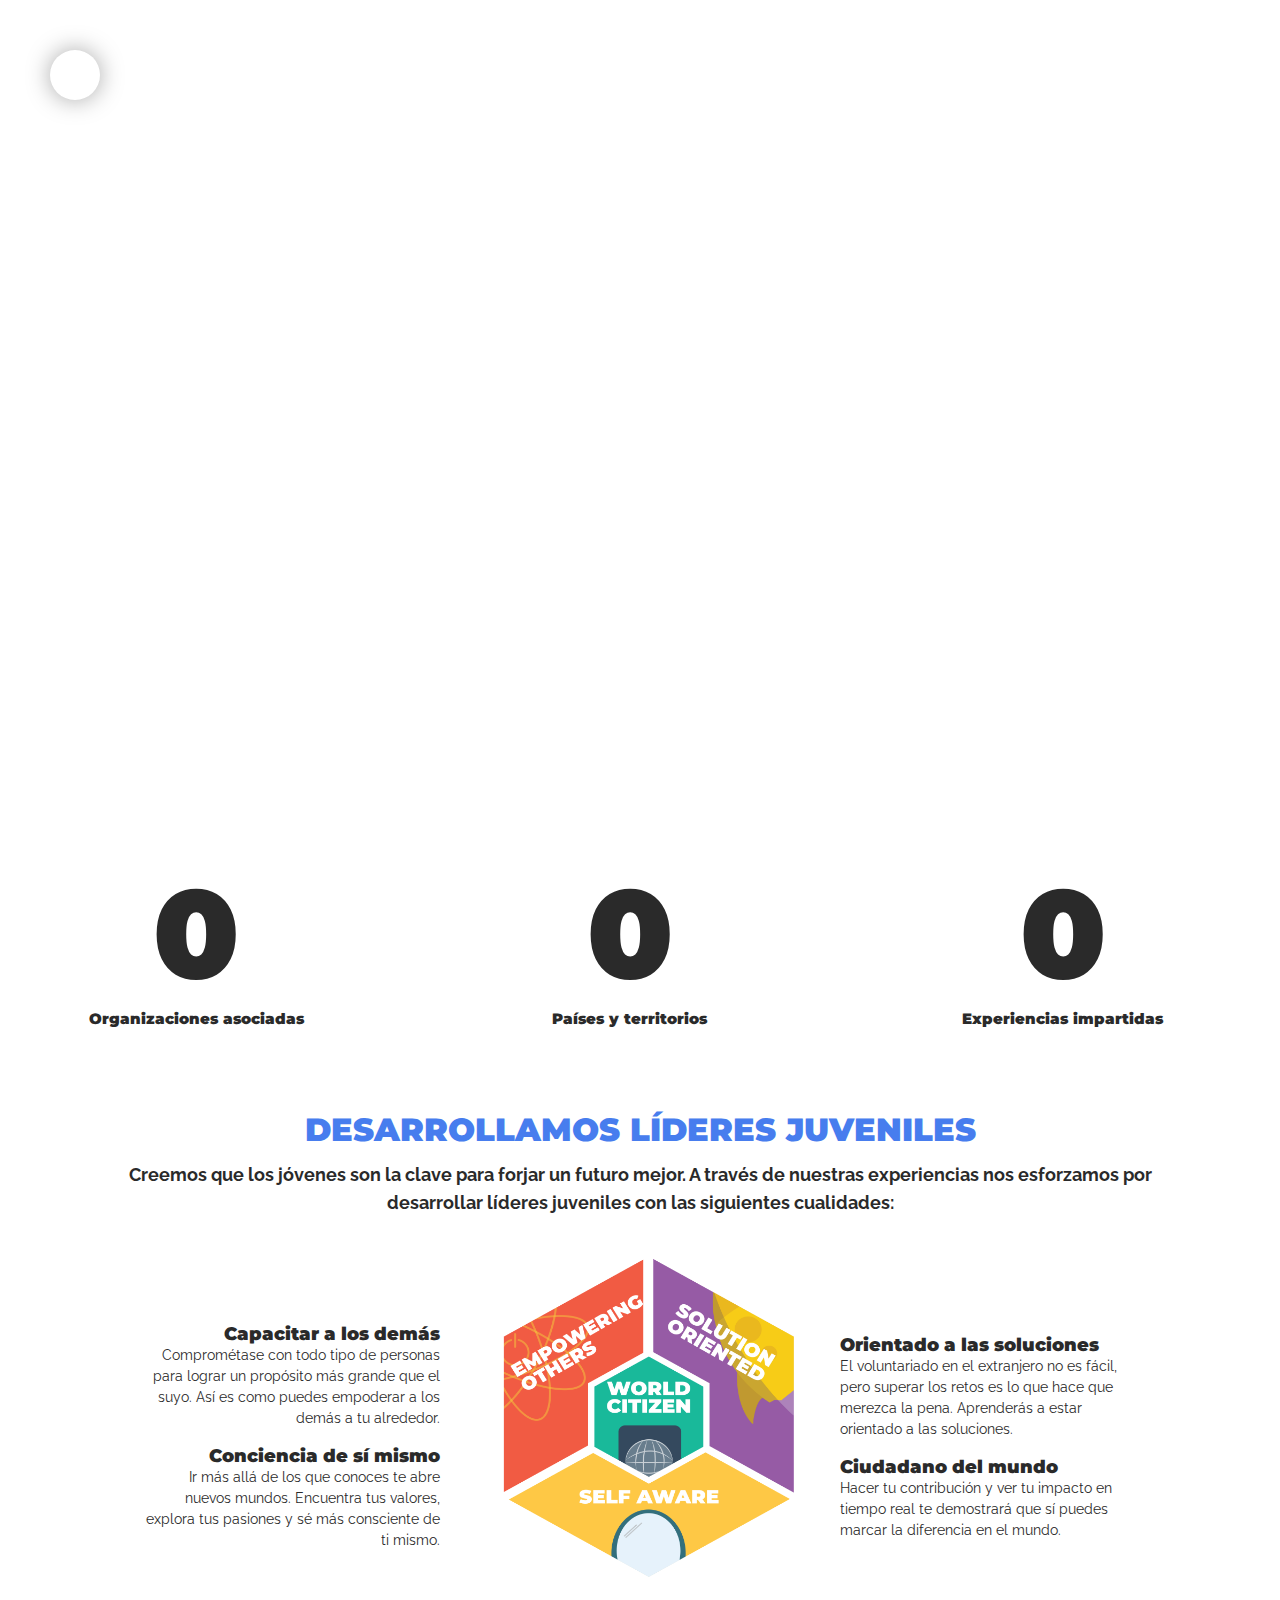
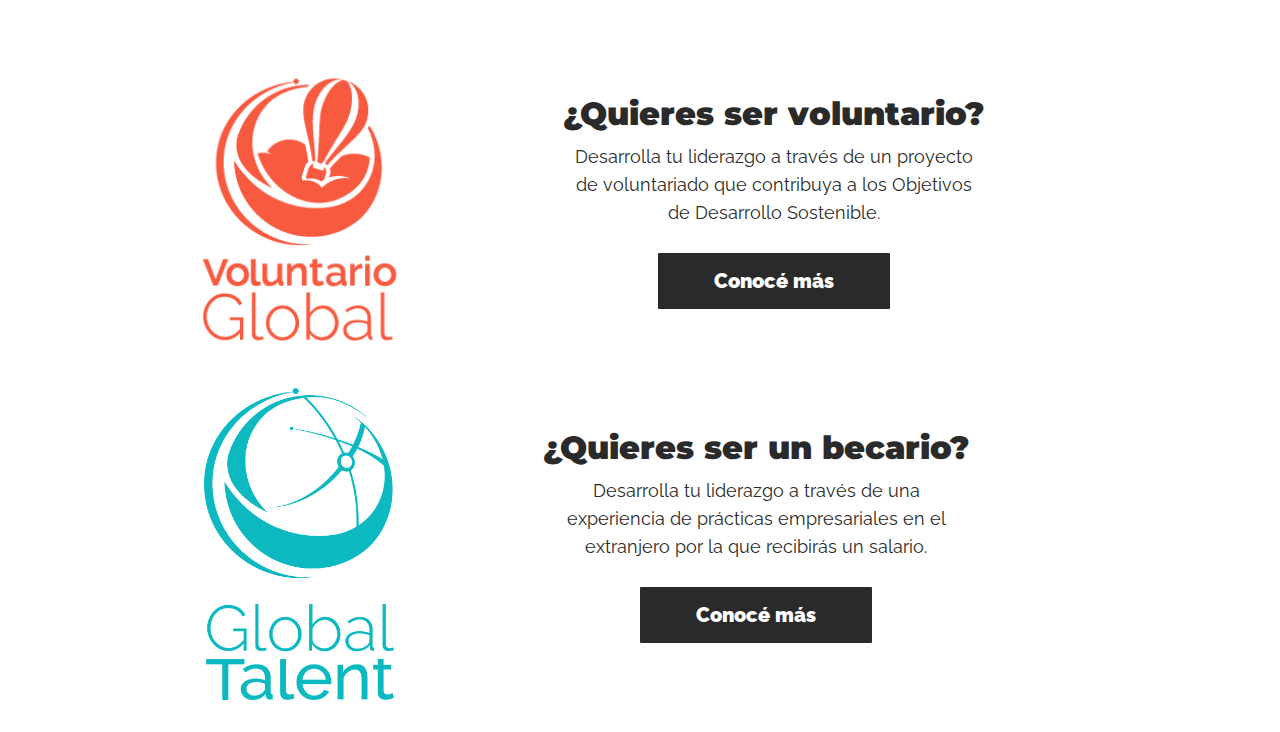
==== commit a1f0bdd4: "Corrección de estilos y edición de los contadores" ====
--- a/html/acercadenosotros.html
+++ b/html/acercadenosotros.html
@@ -31,7 +31,6 @@
             <a href="gv.html">Voluntario Global</a>
             <a href="gt.html">Global Talent</a>
             <a href="contacto.html">Contáctanos</a>
-            <a href="#">Regístrate</a>
         </div>
     </nav>
 
@@ -52,20 +51,25 @@
     <!--¿Qué es AIESEC?-->
     <section class="encabezado">
         <div class="bloque1">
-            <div class="item1">
-                <h1>¿Qué es AIESEC?</h1>
-            </div>
-            <div class="item2">
-                <p>Somos una organización cuyo principal interés es ayudar a los jóvenes para que desarrollen su potencial</p>
-            </div>
+            <h1>¿Qué es AIESEC?</h1>
+            <p>Somos una organización cuyo principal interés es ayudar a los jóvenes para que desarrollen su potencial</p>
         </div>
     </section>
 
     <!--Contador-->
     <section class="contador">
-        <div class="item3"></div>
-        <div class="item4"></div>
-        <div class="item5"></div>
+        <div class="item3">
+            <h1 class="cuentaUno" id="cuentaUno">0</h1>
+            <p>Organizaciones asociadas</p>
+        </div>
+        <div class="item4">
+            <h1 class="cuentaDos" id="cuentaDos">0</h1>
+            <p>Países y territorios</p>
+        </div>
+        <div class="item5">
+            <h1 class="cuentaTres" id="cuentaTres">0</h1>
+            <p>Experiencias impartidas</p>
+        </div>
     </section>
 
     <!--Desarrollamos líderes juveniles-->
@@ -83,7 +87,9 @@
                     <p>Ir más allá de los que conoces te abre nuevos mundos. Encuentra tus valores, explora tus pasiones y sé más consciente de ti mismo.</p>
                 </div>
             </div>
-            <div class="img-lideresjuveniles"></div>
+            <div class="img-lideresjuveniles">
+                <img src="../images/Cualidades de un líder-01.png" alt="Cualidades de un líder" width="400px" height="400px">
+            </div>
             <div class="item7">
                 <div class="info">
                     <h3>Orientado a las soluciones</h3>
@@ -97,31 +103,61 @@
         </div>
     </section>
 
-    <!--¿Quieres ser un voluntario?-->
-    <div class="voluntario">
-        <div class="bloque3">
-            <div class="img-logo-gv"></div>
-            <div class="item8">
-                <h2>¿Quieres ser voluntario?</h2>
-                <p>Desarrolla tu liderazgo a través de un proyecto de voluntariado que contribuya a los Objetivos de Desarrollo Sostenible.</p>
-                <button>Conocé más</button>
+    <!--¿Quieres ser un voluntario o becario?-->
+    <div class="contenedor">
+        <div class="bloque">
+            <div class="info">
+                <img src="../images/GV_vertical_color.png" alt="Logo de Voluntario Global" width="235px">
+                <div class="texto">
+                    <h2>¿Quieres ser voluntario?</h2>
+                    <p>Desarrolla tu liderazgo a través de un proyecto de voluntariado que contribuya a los Objetivos de Desarrollo Sostenible.</p>
+                    <a href="gv.html">
+                        <button>Conocé más</button>
+                    </a>
+                </div>
             </div>
-        </div>
-    </div>
-
-    <!--¿Quieres ser un becario?-->
-    <div class="becario">
-        <div class="bloque4">
-            <div class="img-logo-gt"></div>
-            <div class="item9">
-                <h2>¿Quieres ser un becario?</h2>
-                <p>Desarrolla tu liderazgo a través de una experiencia de prácticas empresariales en el extranjero por la que recibirás un salario.</p>
-                <button>Conocé más</button>
+            <div class="info">
+                <img src="../images/product_GT-Vertical-color.png" alt="Logo Global Talent" width="200px">
+                <div class="texto">
+                    <h2>¿Quieres ser un becario?</h2>
+                    <p>Desarrolla tu liderazgo a través de una experiencia de prácticas empresariales en el extranjero por la que recibirás un salario.</p>
+                    <a href="gt.html">
+                        <button>Conocé más</button>
+                    </a>
+                </div>
             </div>
         </div>
     </div>
 
     <!--JavaScript-->
-    <script src="../js/style.js"></script>
+    <script src="../js/estilo.js"></script>
+    <script src="https://cdnjs.cloudflare.com/ajax/libs/jquery/3.6.0/jquery.min.js" integrity="sha512-894YE6QWD5I59HgZOGReFYm4dnWc1Qt5NtvYSaNcOP+u1T9qYdvdihz0PPSiiqn/+/3e7Jo4EaG7TubfWGUrMQ==" crossorigin="anonymous"></script>
+    <script src="../js/countUp.js"></script>
+
+    <script>
+        //Contador uno
+        window.onscroll = function () {
+            let cuentaUno = new CountUp('cuentaUno', 0, 7000);
+            if (!cuentaUno.error) {
+                cuentaUno.start();
+            } else {
+                console.error(cuentaUno.error);
+            }
+
+            let cuentaDos = new CountUp('cuentaDos', 0, 120);
+            if (!cuentaDos.error) {
+                cuentaDos.start();
+            } else {
+                console.error(cuentaDos.error);
+            }
+
+            let cuentaTres = new CountUp('cuentaTres', 0, 3600);
+            if (!cuentaTres.error) {
+                cuentaTres.start();
+            } else {
+                console.error(cuentaTres.error);
+            }
+        }
+    </script>
 </body>
 </html>--- a/css/style.css
+++ b/css/style.css
@@ -4,6 +4,7 @@
   padding: 0;
   -webkit-box-sizing: border-box;
           box-sizing: border-box;
+  font-family: "Montserrat", sans-serif;
 }
 
 .degradado {
@@ -246,16 +247,40 @@
   cursor: pointer;
   border: none;
   border-radius: 1px;
-  background-color: #477dee;
+  background-color: #027df2;
   color: #ffffff;
   font-family: "Raleway", sans-serif;
   font-size: 20px;
 }
 
 header .caja1 button:hover {
-  background-color: #2d55ac;
-  -webkit-transition: ease-in-out .5s;
-  transition: ease-in-out .5s;
+  background-color: #1167b8;
+}
+
+@media screen and (max-width: 768px) {
+  header {
+    width: 768px;
+  }
+  header .caja1 {
+    background: none;
+    text-align: right;
+  }
+  header .caja1 h1 {
+    font-size: 52px;
+  }
+  header .caja1 small {
+    margin-left: 1.8rem;
+    font-size: 21px;
+  }
+  header .caja1 button {
+    right: 0;
+    background-color: #ffffff;
+    color: #477dee;
+    font-weight: 700;
+  }
+  header .caja1 button:hover {
+    color: #ffffff;
+  }
 }
 
 .nuestrosprogramas {
@@ -363,7 +388,7 @@
 }
 
 .nuestrosprogramas .bloque1 .caja2 .item1 .text button:hover {
-  background-color: #2a2a2a8f;
+  background-color: #2a2a2ad7;
   -webkit-transition: ease-in-out .5s;
   transition: ease-in-out .5s;
 }
@@ -434,9 +459,106 @@
 }
 
 .nuestrosprogramas .bloque1 .caja2 .item2 .text button:hover {
-  background-color: #2a2a2a8f;
+  background-color: #2a2a2ad7;
   -webkit-transition: ease-in-out .5s;
   transition: ease-in-out .5s;
+}
+
+.nuestrosproyectos {
+  margin: 2.5rem 0;
+}
+
+.nuestrosproyectos h2 {
+  padding: 12px 0;
+  font-family: "Montserrat", sans-serif;
+  font-size: 32px;
+  font-weight: 900;
+  text-transform: uppercase;
+  text-align: center;
+  color: #477dee;
+}
+
+.nuestrosproyectos .container #slider {
+  margin-top: 10%;
+}
+
+.nuestrosproyectos .container #slider .content-area {
+  position: relative;
+}
+
+.nuestrosproyectos .container #slider .content-area a img {
+  width: 500px;
+  height: 300px;
+}
+
+.nuestrosproyectos .container #slider .content-area a .custom-overlay {
+  position: absolute;
+  top: 50px;
+  bottom: 0;
+  left: 0;
+  right: 0;
+  text-align: center;
+  background-color: rgba(71, 125, 238, 0.7);
+  opacity: 0;
+  -webkit-transition: all 400ms ease-in-out;
+  transition: all 400ms ease-in-out;
+  height: 70%;
+}
+
+.nuestrosproyectos .container #slider .content-area a .custom-overlay:hover {
+  opacity: 1;
+}
+
+.nuestrosproyectos .container #slider .content-area a .custom-overlay .content-text {
+  position: absolute;
+  top: 50%;
+  left: 10px;
+  right: 10px;
+  -webkit-transform: translateY(-50%);
+          transform: translateY(-50%);
+}
+
+.nuestrosproyectos .container #slider .content-area a .custom-overlay .content-text p {
+  font-family: "Raleway", sans-serif;
+  font-size: 21px;
+  line-height: 1.6em;
+  margin-top: 3%;
+  color: #ffffff;
+}
+
+.nuestrosproyectos .container #slider .content-area a .custom-overlay .content-text h4 {
+  position: relative;
+  font-size: 30px;
+  font-family: "Montserrat", sans-serif;
+  color: #ffffff;
+}
+
+.nuestrosproyectos .container #slider .content-area a .custom-overlay .content-text h4:before {
+  content: '';
+  padding-right: 10px;
+}
+
+.nuestrosproyectos .container #slider .content-area a .custom-overlay .content-text h4:after {
+  content: '';
+  padding-left: 10px;
+}
+
+.owl-dots {
+  text-align: center;
+  margin-top: 3%;
+}
+
+.owl-dot {
+  display: inline-block;
+  height: 6px !important;
+  width: 60px !important;
+  background-color: #477dee !important;
+  opacity: 0.8;
+  margin: 0 5px;
+}
+
+.owl-dot.active {
+  background-color: #2d55ac !important;
 }
 
 .testimonios {
@@ -577,12 +699,52 @@
   text-align: center;
 }
 
+@media screen and (max-width: 768px) {
+  .testimonios .bloque3 {
+    display: -ms-grid;
+    display: grid;
+    grid-gap: 0;
+    -ms-grid-columns: none;
+        grid-template-columns: none;
+  }
+  .testimonios .bloque3 .item .img-testimonio1 {
+    width: 350px;
+    height: 350px;
+  }
+  .testimonios .bloque3 .item .text2 {
+    width: 350px;
+  }
+  .testimonios .bloque3 .item .img-testimonio2 {
+    width: 350px;
+    height: 350px;
+  }
+  .testimonios .bloque3 .item .text2 {
+    width: 350px;
+  }
+  .testimonios .bloque3 .item .img-testimonio3 {
+    width: 350px;
+    height: 350px;
+  }
+  .testimonios .bloque3 .item .text2 {
+    width: 350px;
+  }
+}
+
 .encabezado {
   height: 90vh;
   background-image: url("../images/Img_About Us.jpg");
   background-size: cover;
   background-position: center;
   background-attachment: scroll;
+  display: -webkit-box;
+  display: -ms-flexbox;
+  display: flex;
+  -webkit-box-pack: center;
+      -ms-flex-pack: center;
+          justify-content: center;
+  -webkit-box-align: center;
+      -ms-flex-align: center;
+          align-items: center;
 }
 
 .encabezado .bloque1 {
@@ -602,21 +764,151 @@
           align-items: center;
 }
 
-.encabezado .bloque1 .item1 h1 {
+.encabezado .bloque1 h1 {
+  width: 70%;
   color: #ffffff;
   font-family: "Montserrat", sans-serif;
   font-weight: 900;
-  font-size: 42px;
-  text-align: left;
-  line-height: 52px;
-}
-
-.encabezado .bloque1 .item2 p {
+  font-size: 112px;
+  text-align: center;
+  line-height: auto;
+}
+
+.encabezado .bloque1 p {
+  width: 40%;
+  padding-left: 32px;
   color: #ffffff;
   font-family: "Raleway", sans-serif;
-  font-size: 32px;
-  text-align: left;
-  line-height: 52px;
+  font-size: 28px;
+  text-align: center;
+  line-height: auto;
+}
+
+.contador {
+  margin: 4rem 0;
+  display: -ms-grid;
+  display: grid;
+  grid-gap: 20px;
+  -ms-grid-columns: (1fr)[3];
+      grid-template-columns: repeat(3, 1fr);
+}
+
+.contador .item3 {
+  width: 95%;
+  height: 80%;
+  display: -webkit-box;
+  display: -ms-flexbox;
+  display: flex;
+  -webkit-box-orient: vertical;
+  -webkit-box-direction: normal;
+      -ms-flex-direction: column;
+          flex-direction: column;
+  -webkit-box-align: center;
+      -ms-flex-align: center;
+          align-items: center;
+  -webkit-box-pack: center;
+      -ms-flex-pack: center;
+          justify-content: center;
+}
+
+.contador .item3 h1 {
+  font-family: "Montserrat", sans-serif;
+  color: #2a2a2a;
+  font-weight: 900;
+  font-size: 7.8rem;
+}
+
+.contador .item3 p {
+  width: 75%;
+  font-family: "Montserrat", sans-serif;
+  color: #2a2a2a;
+  font-size: 15px;
+  text-align: center;
+  font-weight: 900;
+}
+
+.contador .item4 {
+  width: 95%;
+  height: 80%;
+  display: -webkit-box;
+  display: -ms-flexbox;
+  display: flex;
+  -webkit-box-orient: vertical;
+  -webkit-box-direction: normal;
+      -ms-flex-direction: column;
+          flex-direction: column;
+  -webkit-box-align: center;
+      -ms-flex-align: center;
+          align-items: center;
+  -webkit-box-pack: center;
+      -ms-flex-pack: center;
+          justify-content: center;
+}
+
+.contador .item4 h1 {
+  font-family: "Montserrat", sans-serif;
+  color: #2a2a2a;
+  font-weight: 900;
+  font-size: 7.8rem;
+}
+
+.contador .item4 p {
+  width: 75%;
+  font-family: "Montserrat", sans-serif;
+  color: #2a2a2a;
+  font-size: 15px;
+  text-align: center;
+  font-weight: 900;
+}
+
+.contador .item5 {
+  width: 95%;
+  height: 80%;
+  display: -webkit-box;
+  display: -ms-flexbox;
+  display: flex;
+  -webkit-box-orient: vertical;
+  -webkit-box-direction: normal;
+      -ms-flex-direction: column;
+          flex-direction: column;
+  -webkit-box-align: center;
+      -ms-flex-align: center;
+          align-items: center;
+  -webkit-box-pack: center;
+      -ms-flex-pack: center;
+          justify-content: center;
+}
+
+.contador .item5 h1 {
+  font-family: "Montserrat", sans-serif;
+  color: #2a2a2a;
+  font-weight: 900;
+  font-size: 7.8rem;
+}
+
+.contador .item5 p {
+  width: 75%;
+  font-family: "Montserrat", sans-serif;
+  color: #2a2a2a;
+  font-size: 15px;
+  text-align: center;
+  font-weight: 900;
+}
+
+.lideresjuveniles {
+  display: -webkit-box;
+  display: -ms-flexbox;
+  display: flex;
+  -webkit-box-orient: vertical;
+  -webkit-box-direction: normal;
+      -ms-flex-direction: column;
+          flex-direction: column;
+  -webkit-box-align: center;
+      -ms-flex-align: center;
+          align-items: center;
+  -webkit-box-pack: center;
+      -ms-flex-pack: center;
+          justify-content: center;
 }
 
 .lideresjuveniles h1 {
@@ -631,20 +923,29 @@
 }
 
 .lideresjuveniles h2 {
-  color: #2a2a2a;
-  font-family: "Raleway", sans-serif;
-  font-size: 22px;
+  width: 80%;
+  color: #2a2a2a;
+  font-family: "Raleway", sans-serif;
+  font-size: 18px;
   text-align: center;
-  line-height: 32px;
+  line-height: 28px;
   padding-bottom: 10px;
 }
 
 .lideresjuveniles .bloque2 {
-  display: -ms-grid;
-  display: grid;
-  grid-gap: 20px;
-  -ms-grid-columns: (1fr)[3];
-      grid-template-columns: repeat(3, 1fr);
+  display: -webkit-box;
+  display: -ms-flexbox;
+  display: flex;
+  -webkit-box-orient: horizontal;
+  -webkit-box-direction: normal;
+      -ms-flex-direction: row;
+          flex-direction: row;
+  -webkit-box-align: center;
+      -ms-flex-align: center;
+          align-items: center;
+  -webkit-box-pack: center;
+      -ms-flex-pack: center;
+          justify-content: center;
 }
 
 .lideresjuveniles .bloque2 .item6 {
@@ -665,24 +966,27 @@
           align-items: center;
 }
 
+.lideresjuveniles .bloque2 .item6 .info {
+  margin-top: 1rem;
+}
+
 .lideresjuveniles .bloque2 .item6 .info h3 {
   color: #2a2a2a;
   font-family: "Montserrat", sans-serif;
   font-size: 18px;
-  font-weight: 500;
+  text-align: right;
+  font-weight: 900;
 }
 
 .lideresjuveniles .bloque2 .item6 .info p {
   color: #2a2a2a;
   font-family: "Raleway", sans-serif;
   font-size: 14px;
-}
-
-.lideresjuveniles .bloque2 .img-lideres-juveniles {
-  padding: 0 10px;
-  width: 300px;
-  height: 300px;
-  background-image: url("../images/Cualidades de un líder-01.png");
+  text-align: right;
+  line-height: 21px;
+}
+
+.lideresjuveniles .bloque2 .img-lideres-juveniles img {
   background-size: cover;
   background-position: center;
   background-attachment: scroll;
@@ -706,20 +1010,28 @@
           align-items: center;
 }
 
+.lideresjuveniles .bloque2 .item7 .info {
+  margin-top: 1rem;
+}
+
 .lideresjuveniles .bloque2 .item7 .info h3 {
   color: #2a2a2a;
   font-family: "Montserrat", sans-serif;
   font-size: 18px;
-  font-weight: 500;
+  text-align: left;
+  font-weight: 900;
 }
 
 .lideresjuveniles .bloque2 .item7 .info p {
   color: #2a2a2a;
   font-family: "Raleway", sans-serif;
   font-size: 14px;
-}
-
-.voluntario {
+  text-align: left;
+  line-height: 21px;
+}
+
+.contenedor {
+  margin-top: 2rem;
   display: -webkit-box;
   display: -ms-flexbox;
   display: flex;
@@ -727,60 +1039,75 @@
   -webkit-box-direction: normal;
       -ms-flex-direction: row;
           flex-direction: row;
-  -webkit-box-pack: center;
-      -ms-flex-pack: center;
-          justify-content: center;
-  -webkit-box-align: center;
-      -ms-flex-align: center;
-          align-items: center;
-}
-
-.voluntario .bloque3 {
-  width: 90%;
-}
-
-.voluntario .bloque3 .img-logo-gv {
+  -webkit-box-align: center;
+      -ms-flex-align: center;
+          align-items: center;
+  -webkit-box-pack: center;
+      -ms-flex-pack: center;
+          justify-content: center;
+}
+
+.contenedor .bloque .info {
+  margin-bottom: 2rem;
+  display: -webkit-box;
+  display: -ms-flexbox;
+  display: flex;
+  -webkit-box-orient: horizontal;
+  -webkit-box-direction: normal;
+      -ms-flex-direction: row;
+          flex-direction: row;
+  -webkit-box-pack: center;
+      -ms-flex-pack: center;
+          justify-content: center;
+  -webkit-box-align: center;
+      -ms-flex-align: center;
+          align-items: center;
+}
+
+.contenedor .bloque .info img {
   padding-right: 10px;
-  width: 200px;
-  height: 200px;
-  background-image: url("../images/GV_vertical_color.png");
-  background-size: cover;
-  background-position: center;
-  background-attachment: scroll;
-}
-
-.voluntario .bloque3 .item8 {
-  display: -webkit-box;
-  display: -ms-flexbox;
-  display: flex;
-  -webkit-box-orient: vertical;
-  -webkit-box-direction: normal;
-      -ms-flex-direction: column;
-          flex-direction: column;
-  -webkit-box-pack: center;
-      -ms-flex-pack: center;
-          justify-content: center;
-  -webkit-box-align: center;
-      -ms-flex-align: center;
-          align-items: center;
-}
-
-.voluntario .bloque3 .item8 h2 {
-  color: #2a2a2a;
-  font-family: "Montserrat", sans-serif;
-  font-size: 18px;
+  background-size: cover;
+  background-position: center;
+  background-attachment: scroll;
+}
+
+.contenedor .bloque .info .texto {
+  width: 50%;
+  margin-left: 2rem;
+  display: -webkit-box;
+  display: -ms-flexbox;
+  display: flex;
+  -webkit-box-orient: vertical;
+  -webkit-box-direction: normal;
+      -ms-flex-direction: column;
+          flex-direction: column;
+  -webkit-box-align: center;
+      -ms-flex-align: center;
+          align-items: center;
+  -webkit-box-pack: center;
+      -ms-flex-pack: center;
+          justify-content: center;
+}
+
+.contenedor .bloque .info .texto h2 {
+  color: #2a2a2a;
+  font-family: "Montserrat", sans-serif;
+  font-size: 32px;
   font-weight: 900;
   padding-bottom: 10px;
 }
 
-.voluntario .bloque3 .item8 p {
-  color: #2a2a2a;
-  font-family: "Raleway", sans-serif;
-  font-size: 14px;
+.contenedor .bloque .info .texto p {
+  width: 65%;
+  color: #2a2a2a;
+  font-family: "Raleway", sans-serif;
+  font-size: 18px;
   padding-bottom: 10px;
-}
-
-.voluntario .bloque3 .item8 button {
+  line-height: 28px;
+  text-align: center;
+}
+
+.contenedor .bloque .info .texto a button {
   margin: 1rem 1.7rem;
   padding: 1rem 3.5rem;
   cursor: pointer;
@@ -790,95 +1117,176 @@
   color: #ffffff;
   font-family: "Raleway", sans-serif;
   font-size: 20px;
-}
-
-.voluntario .bloque3 .item8 button:hover {
-  background-color: #2a2a2a8f;
+  font-weight: 900;
+}
+
+.contenedor .bloque .info .texto a button:hover {
+  background-color: #2a2a2ad7;
   -webkit-transition: ease-in-out .5s;
   transition: ease-in-out .5s;
 }
 
-.becario {
-  display: -webkit-box;
-  display: -ms-flexbox;
-  display: flex;
-  -webkit-box-orient: horizontal;
-  -webkit-box-direction: normal;
-      -ms-flex-direction: row;
-          flex-direction: row;
-  -webkit-box-pack: center;
-      -ms-flex-pack: center;
-          justify-content: center;
-  -webkit-box-align: center;
-      -ms-flex-align: center;
-          align-items: center;
-}
-
-.becario .bloque4 {
-  width: 90%;
-}
-
-.becario .bloque4 .img-logo-gt {
-  padding-right: 10px;
-  width: 200px;
-  height: 200px;
-  background-image: url("../images/product_GT-Vertical-color.png");
-  background-size: cover;
-  background-position: center;
-  background-attachment: scroll;
-}
-
-.becario .bloque4 .item8 {
-  display: -webkit-box;
-  display: -ms-flexbox;
-  display: flex;
-  -webkit-box-orient: vertical;
-  -webkit-box-direction: normal;
-      -ms-flex-direction: column;
-          flex-direction: column;
-  -webkit-box-pack: center;
-      -ms-flex-pack: center;
-          justify-content: center;
-  -webkit-box-align: center;
-      -ms-flex-align: center;
-          align-items: center;
-}
-
-.becario .bloque4 .item8 h2 {
-  color: #2a2a2a;
-  font-family: "Montserrat", sans-serif;
-  font-size: 18px;
-  font-weight: 900;
-  padding-bottom: 10px;
-}
-
-.becario .bloque4 .item8 p {
-  color: #2a2a2a;
-  font-family: "Raleway", sans-serif;
-  font-size: 14px;
-  padding-bottom: 10px;
-}
-
-.becario .bloque4 .item8 button {
-  margin: 1rem 1.7rem;
-  padding: 1rem 3.5rem;
-  cursor: pointer;
-  border: none;
-  border-radius: 1px;
-  background-color: #2a2a2a;
-  color: #ffffff;
-  font-family: "Raleway", sans-serif;
-  font-size: 20px;
-}
-
-.becario .bloque4 .item8 button:hover {
-  background-color: #2a2a2a8f;
-  -webkit-transition: ease-in-out .5s;
-  transition: ease-in-out .5s;
+@media screen and (max-width: 768px) {
+  .encabezado .bloque1 {
+    display: -webkit-box;
+    display: -ms-flexbox;
+    display: flex;
+    -webkit-box-orient: vertical;
+    -webkit-box-direction: normal;
+        -ms-flex-direction: column;
+            flex-direction: column;
+    -webkit-box-align: center;
+        -ms-flex-align: center;
+            align-items: center;
+    -webkit-box-pack: center;
+        -ms-flex-pack: center;
+            justify-content: center;
+  }
+  .encabezado .bloque1 h1 {
+    width: 90%;
+    color: #ffffff;
+    font-family: "Montserrat", sans-serif;
+    font-weight: 900;
+    font-size: 70px;
+    text-align: center;
+    line-height: auto;
+  }
+  .encabezado .bloque1 p {
+    width: 75%;
+    padding-left: 32px;
+    color: #ffffff;
+    font-family: "Raleway", sans-serif;
+    font-size: 28px;
+    text-align: center;
+    line-height: auto;
+  }
+}
+
+@media screen and (max-width: 768px) {
+  .contador {
+    display: -webkit-box;
+    display: -ms-flexbox;
+    display: flex;
+    -webkit-box-orient: vertical;
+    -webkit-box-direction: normal;
+        -ms-flex-direction: column;
+            flex-direction: column;
+    -webkit-box-align: center;
+        -ms-flex-align: center;
+            align-items: center;
+    -webkit-box-pack: center;
+        -ms-flex-pack: center;
+            justify-content: center;
+  }
+}
+
+@media screen and (max-width: 768px) {
+  .lideresjuveniles h2 {
+    font-size: 16px;
+  }
+  .lideresjuveniles .bloque2 {
+    display: -webkit-box;
+    display: -ms-flexbox;
+    display: flex;
+    -webkit-box-orient: vertical;
+    -webkit-box-direction: normal;
+        -ms-flex-direction: column;
+            flex-direction: column;
+    -webkit-box-align: center;
+        -ms-flex-align: center;
+            align-items: center;
+    -webkit-box-pack: center;
+        -ms-flex-pack: center;
+            justify-content: center;
+  }
+  .lideresjuveniles .bloque2 .item6 {
+    display: -webkit-box;
+    display: -ms-flexbox;
+    display: flex;
+    -webkit-box-orient: vertical;
+    -webkit-box-direction: normal;
+        -ms-flex-direction: column;
+            flex-direction: column;
+    -webkit-box-align: center;
+        -ms-flex-align: center;
+            align-items: center;
+    -webkit-box-pack: center;
+        -ms-flex-pack: center;
+            justify-content: center;
+  }
+  .lideresjuveniles .bloque2 .item6 .info h3 {
+    font-size: 21px;
+    text-align: center;
+  }
+  .lideresjuveniles .bloque2 .item6 .info p {
+    font-size: 16px;
+    text-align: left;
+  }
+  .lideresjuveniles .bloque2 .item7 {
+    display: -webkit-box;
+    display: -ms-flexbox;
+    display: flex;
+    -webkit-box-orient: vertical;
+    -webkit-box-direction: normal;
+        -ms-flex-direction: column;
+            flex-direction: column;
+    -webkit-box-align: center;
+        -ms-flex-align: center;
+            align-items: center;
+    -webkit-box-pack: center;
+        -ms-flex-pack: center;
+            justify-content: center;
+  }
+  .lideresjuveniles .bloque2 .item7 .info h3 {
+    font-size: 21px;
+    text-align: center;
+  }
+  .lideresjuveniles .bloque2 .item7 .info p {
+    font-size: 16px;
+    text-align: left;
+  }
+}
+
+@media screen and (max-width: 768px) {
+  .contenedor {
+    display: -webkit-box;
+    display: -ms-flexbox;
+    display: flex;
+    -webkit-box-orient: vertical;
+    -webkit-box-direction: normal;
+        -ms-flex-direction: column;
+            flex-direction: column;
+    -webkit-box-align: center;
+        -ms-flex-align: center;
+            align-items: center;
+    -webkit-box-pack: center;
+        -ms-flex-pack: center;
+            justify-content: center;
+  }
+  .contenedor .bloque .info {
+    display: -webkit-inline-box;
+    display: -ms-inline-flexbox;
+    display: inline-flex;
+    -webkit-box-align: center;
+        -ms-flex-align: center;
+            align-items: center;
+    -webkit-box-pack: center;
+        -ms-flex-pack: center;
+            justify-content: center;
+  }
+  .contenedor .bloque .info .texto h2 {
+    font-size: 21px;
+  }
+  .contenedor .bloque .info .texto p {
+    font-size: 14px;
+  }
+  .contenedor .bloque .info .texto a button {
+    font-size: 12px;
+  }
 }
 
 .formulario {
-  height: 89vh;
+  height: 88vh;
   display: -webkit-box;
   display: -ms-flexbox;
   display: flex;
@@ -930,7 +1338,7 @@
 .formulario .bloque1 .item1 .info h1 {
   color: #ffffff;
   font-family: "Montserrat", sans-serif;
-  font-size: 72px;
+  font-size: 68px;
   text-transform: uppercase;
   font-weight: 900;
   margin-top: -20px;
@@ -1028,6 +1436,7 @@
 }
 
 .formulario .bloque1 .item2 form button {
+  cursor: pointer;
   padding: 10px;
   margin-bottom: 14px;
   color: #ffffff;
@@ -1046,58 +1455,14 @@
   transition: ease-in-out .5s;
 }
 
-.envioformulario {
-  height: 88vh;
-  background-image: url("../images/Img_Aviso del formulario.jpg");
-  background-size: cover;
-  background-position: center;
-  background-attachment: fixed;
-  display: -webkit-box;
-  display: -ms-flexbox;
-  display: flex;
-  -webkit-box-orient: vertical;
-  -webkit-box-direction: normal;
-      -ms-flex-direction: column;
-          flex-direction: column;
-  -webkit-box-align: center;
-      -ms-flex-align: center;
-          align-items: center;
-}
-
-.envioformulario .caja1 {
-  margin-top: 409px;
-}
-
-.envioformulario .caja1 h2 {
-  font-family: "Montserrat", sans-serif;
-  font-weight: 400;
-  font-size: 79px;
-  text-align: center;
-  color: #ffffff;
-}
-
-.envioformulario .caja1 h1 {
-  font-family: "Montserrat", sans-serif;
-  font-weight: 900;
-  font-size: 119px;
-  text-align: center;
-  color: #ffffff;
-  margin-top: -33px;
-}
-
-.envioformulario .caja1 h3 {
-  font-family: "Raleway", sans-serif;
-  font-size: 21px;
-  font-weight: 500;
-  text-align: center;
-  color: #477dee;
-  background-color: #ffffff;
-  padding: 22px;
-  border: none;
-  border-radius: 10px;
+@media screen and (max-width: 768px) {
+  .formulario .bloque1 .item1 {
+    display: none;
+  }
 }
 
 .gv {
+  width: 100%;
   padding: 4rem;
   background-color: #f7593f;
 }
@@ -1224,6 +1589,95 @@
   background-size: cover;
   background-position: center;
   background-attachment: scroll;
+  display: -ms-grid;
+  display: grid;
+  grid-gap: 20px;
+  -ms-grid-columns: 50% 50%;
+      grid-template-columns: 50% 50%;
+}
+
+.fact .image-fact .fact {
+  display: -webkit-box;
+  display: -ms-flexbox;
+  display: flex;
+  -webkit-box-orient: vertical;
+  -webkit-box-direction: normal;
+      -ms-flex-direction: column;
+          flex-direction: column;
+  padding: 2rem 4rem;
+}
+
+.fact .image-fact .fact .num-fact {
+  font-family: "Montserrat", sans-serif;
+  color: #f7593f;
+  font-weight: 900;
+  font-size: 11.8rem;
+}
+
+.fact .image-fact .fact .text-fact {
+  margin-top: -28px;
+  width: 65%;
+  font-family: "Raleway", sans-serif;
+  color: #f7593f;
+  font-weight: 700;
+  font-size: 18px;
+}
+
+.fact .image-fact .fact .linea-fact {
+  width: 65%;
+  height: 1%;
+  background-color: #f7593f;
+  border-radius: 2px;
+  margin: 8px 0;
+}
+
+.fact .image-fact .fact .footer-fact {
+  width: 65%;
+  font-family: "Montserrat", sans-serif;
+  font-weight: 700;
+  color: #f7593f;
+  font-size: 13px;
+}
+
+.fact .image-fact .contador {
+  width: 50%;
+  height: 50%;
+  margin: 9rem;
+}
+
+.fact .image-fact .contador .bg-contador {
+  width: 95%;
+  height: 80%;
+  background-color: #f7593f;
+  border-radius: 12px;
+  display: -webkit-box;
+  display: -ms-flexbox;
+  display: flex;
+  -webkit-box-orient: vertical;
+  -webkit-box-direction: normal;
+      -ms-flex-direction: column;
+          flex-direction: column;
+  -webkit-box-align: center;
+      -ms-flex-align: center;
+          align-items: center;
+  -webkit-box-pack: center;
+      -ms-flex-pack: center;
+          justify-content: center;
+}
+
+.fact .image-fact .contador .bg-contador h1 {
+  font-family: "Montserrat", sans-serif;
+  color: #ffffff;
+  font-weight: 900;
+  font-size: 7.8rem;
+}
+
+.fact .image-fact .contador .bg-contador p {
+  width: 75%;
+  font-family: "Montserrat", sans-serif;
+  color: #ffffff;
+  font-size: 15px;
+  text-align: center;
 }
 
 .paises {
@@ -1581,6 +2035,167 @@
   line-height: 21px;
 }
 
+@media screen and (max-width: 768px) {
+  .gv .caja1 {
+    padding: 20px;
+    display: -webkit-box;
+    display: -ms-flexbox;
+    display: flex;
+    -webkit-box-orient: vertical;
+    -webkit-box-direction: normal;
+        -ms-flex-direction: column;
+            flex-direction: column;
+  }
+  .gv .caja1 .bloque1 .item1 {
+    display: -webkit-box;
+    display: -ms-flexbox;
+    display: flex;
+    -webkit-box-orient: horizontal;
+    -webkit-box-direction: normal;
+        -ms-flex-direction: row;
+            flex-direction: row;
+  }
+  .gv .caja1 .bloque1 .item1 .img-generar {
+    width: 220px;
+    height: 300px;
+  }
+  .gv .caja1 .bloque1 .item1 .img-experimentar {
+    width: 220px;
+    height: 300px;
+  }
+  .gv .caja1 .bloque1 .item1 .img-retarte {
+    width: 220px;
+    height: 300px;
+  }
+  .gv .caja1 .bloque2 .item2 {
+    display: -ms-grid;
+    display: grid;
+    grid-gap: 10px;
+    -ms-grid-columns: (1fr)[2];
+        grid-template-columns: repeat(2, 1fr);
+    -webkit-box-align: center;
+        -ms-flex-align: center;
+            align-items: center;
+    -webkit-box-pack: center;
+        -ms-flex-pack: center;
+            justify-content: center;
+    padding: 20px;
+  }
+  .gv .caja1 .bloque2 .item2 .img-bloque2 {
+    width: 220px;
+    height: 220px;
+    padding-right: 50px;
+  }
+  .gv .caja1 .bloque2 .item2 p {
+    padding-left: 50px;
+    font-size: 15px;
+    line-height: 22px;
+  }
+}
+
+@media screen and (max-width: 768px) {
+  .fact .image-fact .fact {
+    display: -webkit-box;
+    display: -ms-flexbox;
+    display: flex;
+    -webkit-box-orient: vertical;
+    -webkit-box-direction: normal;
+        -ms-flex-direction: column;
+            flex-direction: column;
+    padding: 2rem 4rem;
+  }
+  .fact .image-fact .fact .num-fact {
+    padding-bottom: 10px;
+    font-family: "Montserrat", sans-serif;
+    color: #f7593f;
+    font-weight: 900;
+    font-size: 7rem;
+  }
+  .fact .image-fact .fact .text-fact {
+    margin-top: -28px;
+    width: 85%;
+    font-family: "Raleway", sans-serif;
+    color: #f7593f;
+    font-weight: 700;
+    font-size: 14px;
+  }
+  .fact .image-fact .fact .linea-fact {
+    width: 85%;
+    height: 1%;
+    background-color: #f7593f;
+    border-radius: 2px;
+    margin: 8px 0;
+  }
+  .fact .image-fact .fact .footer-fact {
+    width: 85%;
+    font-family: "Montserrat", sans-serif;
+    font-weight: 700;
+    color: #f7593f;
+    font-size: 11px;
+  }
+  .fact .image-fact .contador {
+    width: 200px;
+    height: 200px;
+    background-color: #f7593f;
+    border-radius: 12px;
+  }
+  .fact .image-fact .contador .bg-contador {
+    display: -webkit-box;
+    display: -ms-flexbox;
+    display: flex;
+    -webkit-box-orient: vertical;
+    -webkit-box-direction: normal;
+        -ms-flex-direction: column;
+            flex-direction: column;
+    -webkit-box-align: center;
+        -ms-flex-align: center;
+            align-items: center;
+    -webkit-box-pack: center;
+        -ms-flex-pack: center;
+            justify-content: center;
+  }
+  .fact .image-fact .contador .bg-contador h1 {
+    padding-top: 12px;
+    padding-left: 12px;
+    font-family: "Montserrat", sans-serif;
+    color: #ffffff;
+    font-weight: 900;
+    font-size: 5rem;
+  }
+  .fact .image-fact .contador .bg-contador p {
+    width: 75%;
+    font-family: "Montserrat", sans-serif;
+    color: #ffffff;
+    font-size: 11px;
+    text-align: center;
+  }
+}
+
+@media screen and (max-width: 768px) {
+  .paises .banderas .img-ecuador {
+    width: 200px;
+    height: 100px;
+  }
+  .paises .banderas .img-bolivia {
+    width: 200px;
+    height: 100px;
+  }
+  .paises .banderas .img-guatemala {
+    width: 200px;
+    height: 100px;
+  }
+}
+
+@media screen and (max-width: 768px) {
+  .proyectos .caja2 .bloque2 {
+    display: none;
+  }
+  .proyectos .caja2 .bloque3 .item .info p {
+    font-size: 13px;
+    line-height: 20px;
+  }
+}
+
 .gt {
   padding: 4rem;
   background-color: #0bb8c0;
@@ -1770,7 +2385,7 @@
 .gt-proyectos h1 {
   padding: 52px 0;
   font-family: "Montserrat", sans-serif;
-  color: #f7593f;
+  color: #0bb8c0;
   font-size: 32px;
   font-weight: 900;
   text-align: center;
@@ -2038,4 +2653,96 @@
   color: #2a2a2a;
   line-height: 21px;
 }
+
+@media screen and (max-width: 768px) {
+  .gt .caja1 {
+    padding: 20px;
+    display: -webkit-box;
+    display: -ms-flexbox;
+    display: flex;
+    -webkit-box-orient: vertical;
+    -webkit-box-direction: normal;
+        -ms-flex-direction: column;
+            flex-direction: column;
+  }
+  .gt .caja1 .bloque1 .item1 {
+    display: -webkit-box;
+    display: -ms-flexbox;
+    display: flex;
+    -webkit-box-orient: horizontal;
+    -webkit-box-direction: normal;
+        -ms-flex-direction: row;
+            flex-direction: row;
+  }
+  .gt .caja1 .bloque1 .item1 .img1 {
+    width: 220px;
+    height: 300px;
+  }
+  .gt .caja1 .bloque1 .item1 .img2 {
+    width: 220px;
+    height: 300px;
+  }
+  .gt .caja1 .bloque1 .item1 .img3 {
+    width: 220px;
+    height: 300px;
+  }
+  .gt .caja1 .bloque2 .item2 {
+    display: -ms-grid;
+    display: grid;
+    grid-gap: 10px;
+    -ms-grid-columns: (1fr)[2];
+        grid-template-columns: repeat(2, 1fr);
+    -webkit-box-align: center;
+        -ms-flex-align: center;
+            align-items: center;
+    -webkit-box-pack: center;
+        -ms-flex-pack: center;
+            justify-content: center;
+    padding: 20px;
+  }
+  .gt .caja1 .bloque2 .item2 .img4 {
+    width: 220px;
+    height: 220px;
+    padding-right: 50px;
+  }
+  .gt .caja1 .bloque2 .item2 p {
+    padding-left: 50px;
+    font-size: 15px;
+    line-height: 22px;
+  }
+}
+
+@media screen and (max-width: 768px) {
+  .gt-paises .banderas {
+    padding-left: 10px;
+    padding-top: 10px;
+    display: -ms-grid;
+    display: grid;
+    grid-column-gap: 10px;
+    -ms-grid-columns: (1fr)[3];
+        grid-template-columns: repeat(3, 1fr);
+  }
+  .gt-paises .banderas .img-ecuador {
+    width: 220px;
+    height: 120px;
+  }
+  .gt-paises .banderas .img-bolivia {
+    width: 220px;
+    height: 120px;
+  }
+  .gt-paises .banderas .img-guatemala {
+    width: 220px;
+    height: 120px;
+  }
+}
+
+@media screen and (max-width: 768px) {
+  .gt-proyectos .caja2 {
+    margin: 38px;
+  }
+  .gt-proyectos .caja2 .item .info p {
+    font-size: 13px;
+    line-height: 20px;
+  }
+}
 /*# sourceMappingURL=style.css.map */